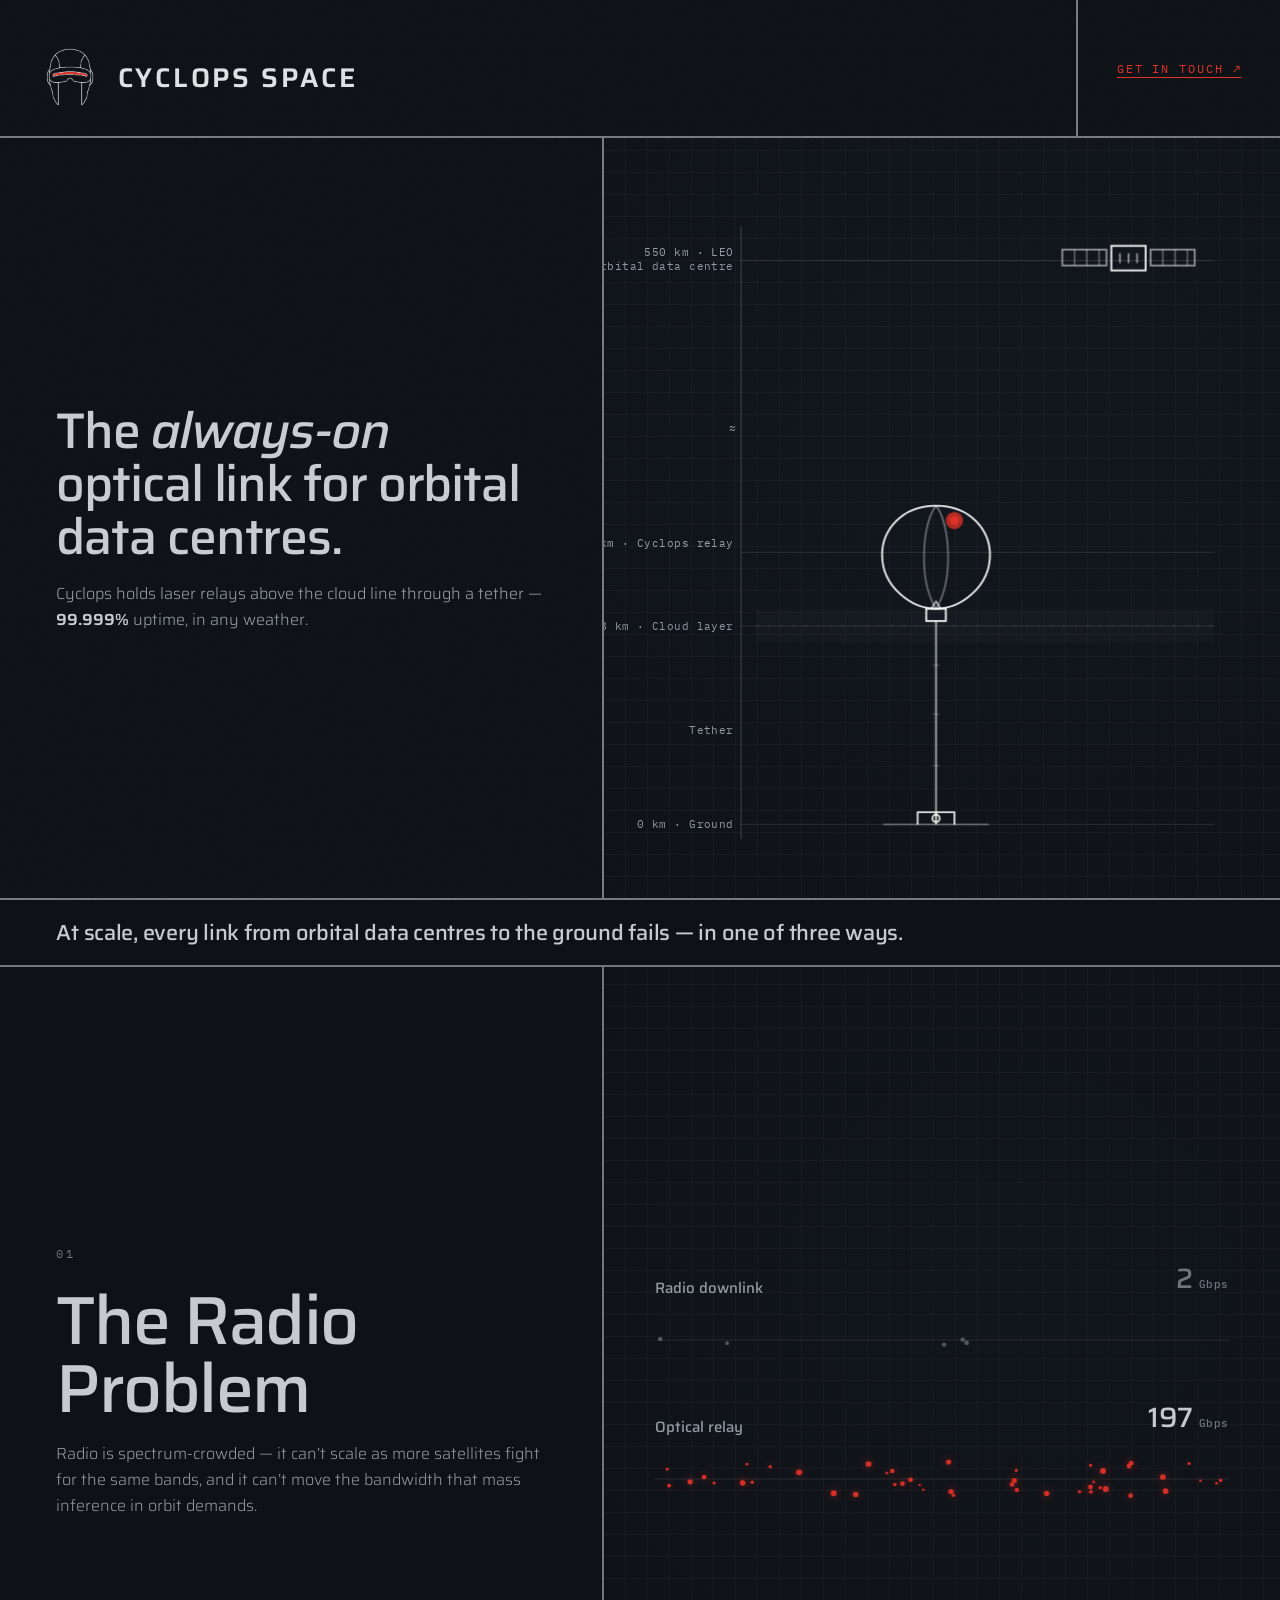
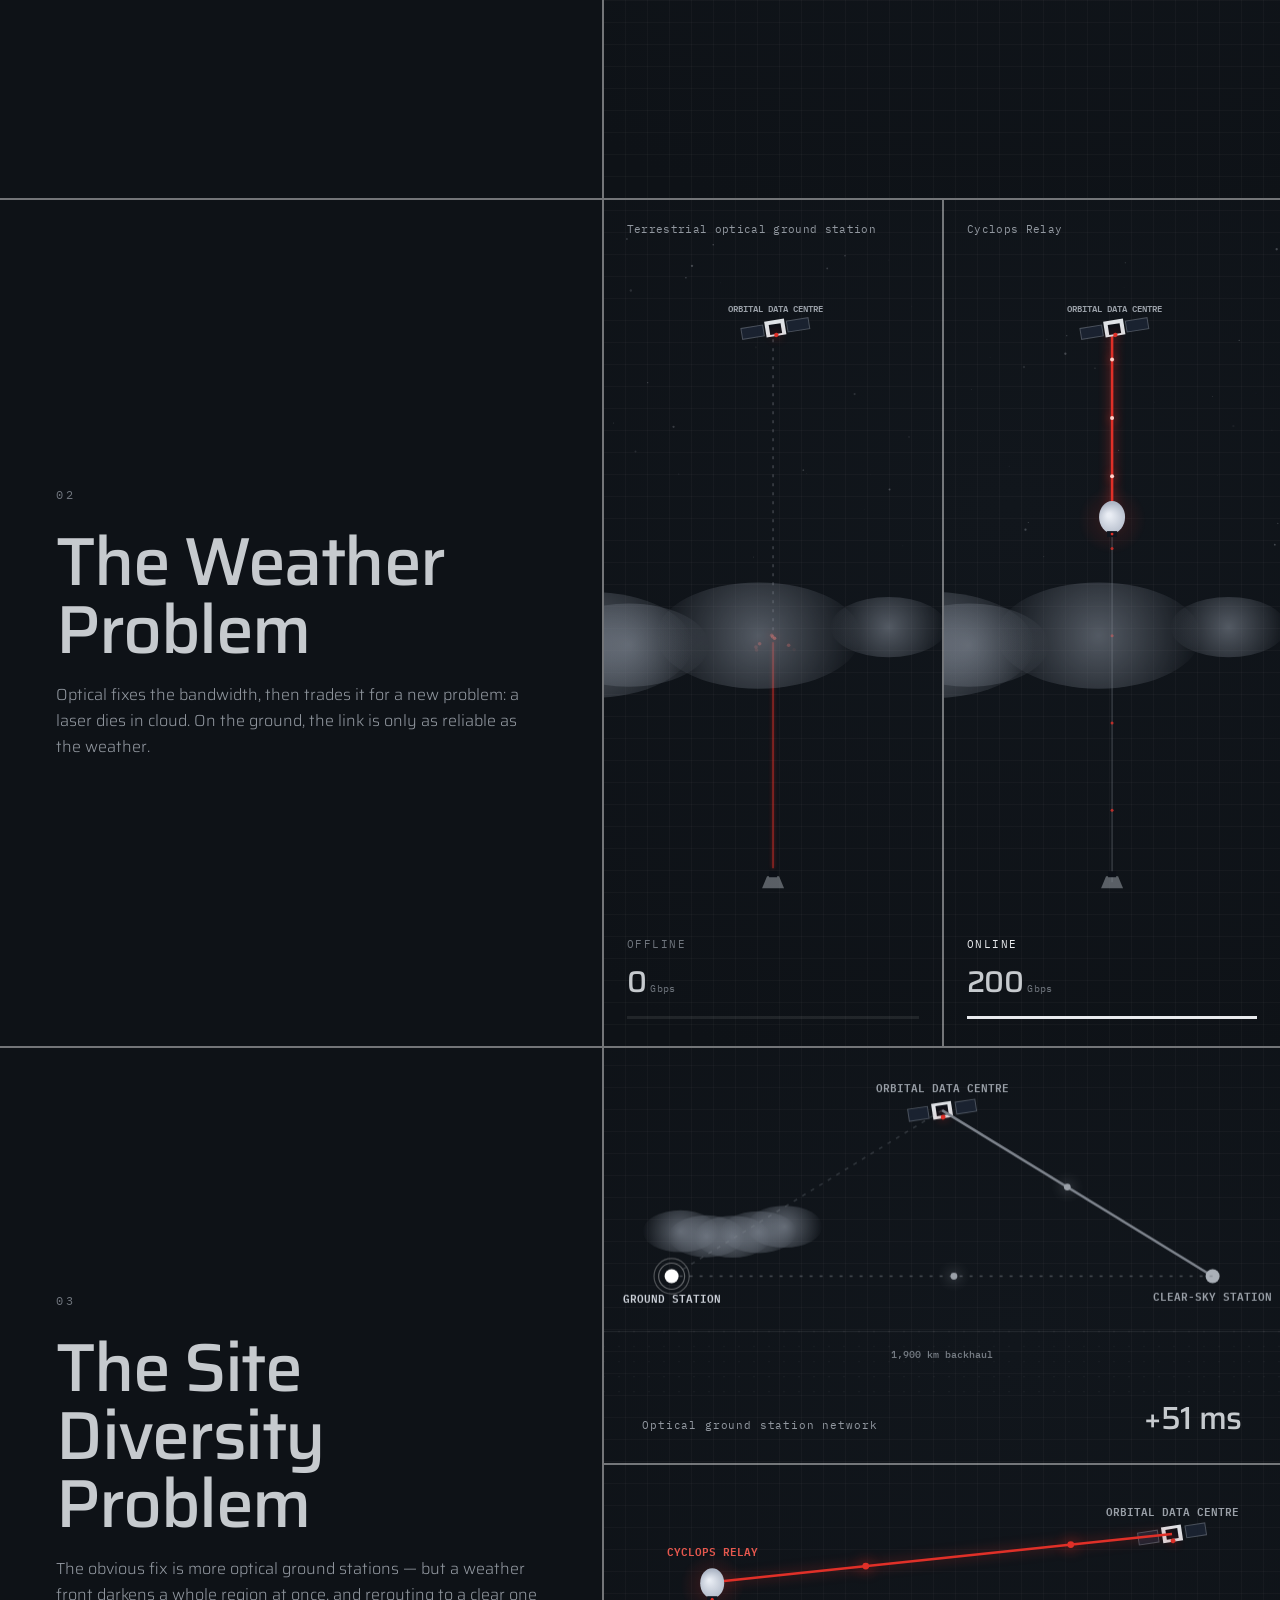
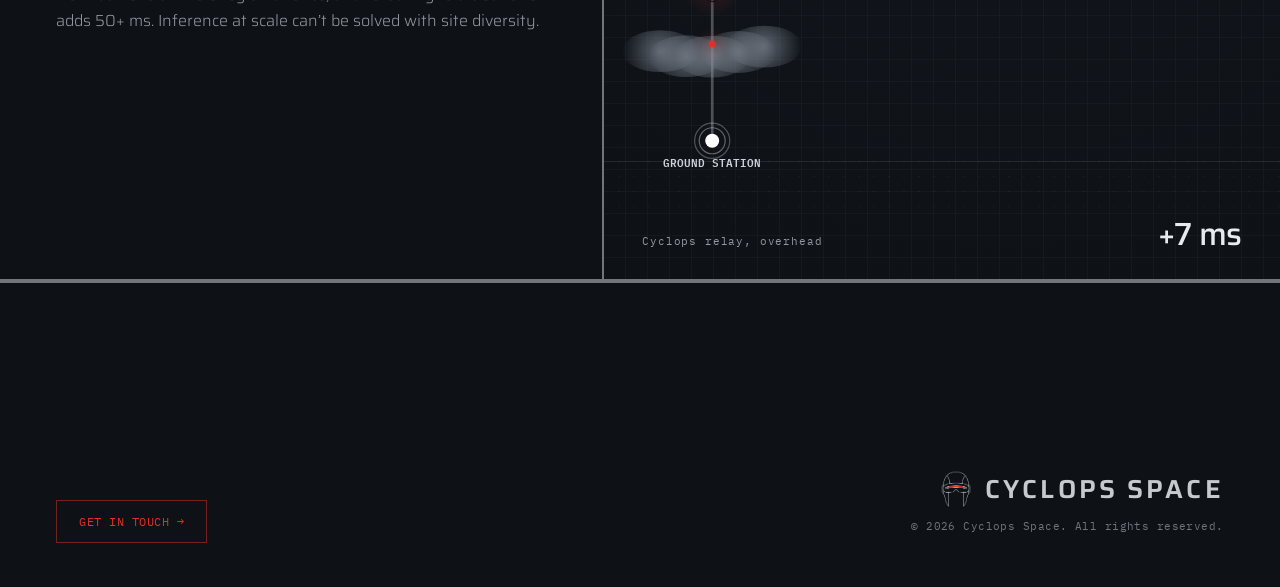
==== cyclops.space/index.html @ 0009d4e6 "Reword hero support line (tether phrasing)" ====
<!DOCTYPE html>
<html lang="en">
<head>
<meta charset="UTF-8" />
<meta name="viewport" content="width=device-width, initial-scale=1.0" />
<title>Cyclops Space</title>
<link rel="preconnect" href="https://fonts.googleapis.com" />
<link rel="preconnect" href="https://fonts.gstatic.com" crossorigin />
<link href="https://fonts.googleapis.com/css2?family=Saira:ital,wght@0,300;0,400;0,500;0,600;1,400;1,500&family=IBM+Plex+Mono:wght@400;500&display=swap" rel="stylesheet" />
<style>
  :root{
    --bg:#0e1217; --bg2:#11161c;
    --ink:#c6cace;     /* headline — muted grey, NOT white */
    --ink2:#9298a0;    /* body */
    --muted:#6f757d; --faint:#444b53;
    --grid:rgba(255,255,255,.42);   /* strong hairline borders */
    --line:rgba(255,255,255,.07);
    --grot:"Saira","Helvetica Neue",Arial,sans-serif; --wm:"Saira","Helvetica Neue",Arial,sans-serif;
    --mono:"IBM Plex Mono",ui-monospace,Menlo,monospace;
  }
  *{box-sizing:border-box;}
  html,body{height:100%;}
  html{scroll-snap-type:y mandatory;scroll-behavior:smooth;scroll-padding-top:var(--probH,70px);}
  body{margin:0;background:var(--bg);color:var(--ink2);font-family:var(--grot);-webkit-font-smoothing:antialiased;position:relative;}

  /* film grain over the whole field */
  body::after{content:"";position:fixed;inset:0;z-index:60;pointer-events:none;mix-blend-mode:overlay;opacity:.5;
    background-image:url("data:image/svg+xml,%3Csvg xmlns='http://www.w3.org/2000/svg' width='180' height='180'%3E%3Cfilter id='n'%3E%3CfeTurbulence type='fractalNoise' baseFrequency='0.82' numOctaves='2' stitchTiles='stitch'/%3E%3CfeColorMatrix type='saturate' values='0'/%3E%3C/filter%3E%3Crect width='100%25' height='100%25' filter='url(%23n)' opacity='0.4'/%3E%3C/svg%3E");}

  /* nav with hard cell dividers */
  header{display:flex;align-items:stretch;justify-content:space-between;border-bottom:2px solid var(--grid);}
  .brand{display:flex;align-items:center;gap:22px;padding:46px clamp(24px,4vw,44px) 28px;}
  .brand .logo{height:62px;width:auto;flex:none;display:block;}
  .brand .wm{font-family:var(--wm);font-weight:600;font-size:27px;letter-spacing:.1em;text-transform:uppercase;color:#dde0e3;line-height:1;}
  nav.cells{display:flex;align-items:stretch;}
  nav.cells a{display:flex;align-items:center;padding:0 clamp(24px,3vw,46px);border-left:2px solid var(--grid);
    font-family:var(--mono);font-size:12px;letter-spacing:.16em;text-transform:uppercase;color:var(--muted);text-decoration:none;}
  nav.cells a:hover{color:var(--ink);background:rgba(255,255,255,.02);}
  nav.cells a.get{color:#e03028;text-decoration:underline;text-underline-offset:4px;text-decoration-thickness:1px;}
  nav.cells a.get:hover{color:#f15a4e;text-decoration-color:#f15a4e;}
  @media(max-width:820px){nav.cells a:not(.get){display:none;}}

  /* hero: copy left, print right, vertical rule between */
  .hero{display:grid;grid-template-columns:1fr 1.12fr;border-bottom:2px solid var(--grid);min-height:calc(100vh - var(--headerH,138px));}
  #top{scroll-snap-align:start;}
  @media(max-width:880px){.hero{grid-template-columns:1fr;min-height:0;}.plate{height:480px;border-left:0!important;border-top:2px solid var(--grid);}}

  .copy{padding:clamp(44px,10vh,120px) clamp(24px,4.4vw,64px);display:flex;flex-direction:column;justify-content:center;border-right:2px solid var(--grid);position:relative;z-index:2;}
  .h1{font-family:var(--grot);font-weight:500;font-size:clamp(40px,5.4vw,68px);line-height:1.0;letter-spacing:-.022em;margin:0;color:var(--ink);}
  .h2{font-family:var(--grot);font-weight:400;font-size:clamp(18px,2.1vw,24px);color:var(--ink);margin:22px 0 0;line-height:1.38;letter-spacing:-.006em;opacity:.92;}
  .p{font-family:var(--grot);font-weight:300;font-size:16px;line-height:1.62;color:var(--ink2);max-width:48ch;margin:18px 0 0;}
  .cta{display:flex;gap:24px;align-items:center;margin-top:40px;}
  .talk{font-family:var(--mono);font-size:12px;letter-spacing:.04em;text-transform:uppercase;color:#e03028;text-decoration:none;border:1.5px solid rgba(224,48,40,.5);padding:13px 22px;}
  .talk:hover{border-color:#e03028;background:#e03028;color:#fff;}
  .more{font-family:var(--mono);font-size:12px;letter-spacing:.04em;text-transform:uppercase;color:var(--muted);text-decoration:none;border-bottom:1px solid var(--faint);padding-bottom:4px;}
  .more:hover{color:var(--ink);border-color:var(--ink);}

  .plate{position:relative;overflow:hidden;background:#0b0e12;}
  .plate img{position:absolute;inset:0;width:100%;height:100%;object-fit:cover;object-position:50% 36%;transform:scaleX(-1);}
  /* scrim: melt the print's left edge into the dark copy field + vignette bottom */
  .plate::before{content:"";position:absolute;inset:0;z-index:1;pointer-events:none;
    background:linear-gradient(90deg,var(--bg) 0%,rgba(14,18,23,.55) 16%,rgba(14,18,23,0) 42%),
      linear-gradient(0deg,rgba(11,14,18,.85) 0%,transparent 30%);}
  .plate figcaption{position:absolute;left:22px;right:22px;bottom:18px;z-index:2;font-family:var(--mono);font-size:10.5px;letter-spacing:.01em;line-height:1.55;color:var(--muted);white-space:nowrap;}
  .plate figcaption a{color:#e03028;text-decoration:underline;text-underline-offset:2px;text-decoration-color:rgba(224,48,40,.55);}
  .plate figcaption a:hover{color:#f15a4e;text-decoration-color:#f15a4e;}


  [hidden]{display:none!important;}
  .view{display:block;}
  .viz-empty{position:relative;overflow:hidden;background:radial-gradient(130% 95% at 62% 34%,#11161c,#0e1217 74%);}
  .viz-empty::before{content:"";position:absolute;inset:0;pointer-events:none;
    background:linear-gradient(90deg,var(--bg) 0%,rgba(14,18,23,.45) 13%,transparent 42%),linear-gradient(0deg,rgba(11,14,18,.7) 0%,transparent 30%);}
  .kick{font-family:var(--mono);font-size:11px;letter-spacing:.22em;text-transform:uppercase;color:var(--muted);margin:0 0 22px;display:flex;align-items:center;gap:11px;}
  .kick::before{content:"";width:22px;height:1px;background:var(--faint);}
  .contact-list{margin-top:34px;}
  .contact-list .email{font-family:var(--grot);font-weight:500;font-size:clamp(22px,2.6vw,32px);color:var(--ink2);text-decoration:none;letter-spacing:-.01em;border-bottom:1px solid var(--faint);padding-bottom:5px;}
  .contact-list .email:hover{color:#fff;border-color:#fff;}
  .back{margin-top:42px;display:inline-block;}
  .scene{position:relative;overflow:hidden;background:repeating-linear-gradient(0deg,transparent 0 21px,rgba(255,255,255,.028) 21px 22px),repeating-linear-gradient(90deg,transparent 0 21px,rgba(255,255,255,.028) 21px 22px),radial-gradient(130% 95% at 60% 36%,#11161c,#0e1217 76%);}
  .scene svg{position:absolute;inset:0;width:100%;height:100%;}
  #stage{transform-box:view-box;transform-origin:300px 185px;animation:cam 5.5s cubic-bezier(.5,0,.2,1) forwards;}
  @keyframes cam{0%,8%{transform:scale(1.5);}100%{transform:scale(1);}}
  .gridln{stroke:#fff;stroke-opacity:.085;}
  .axis{stroke:#fff;stroke-opacity:.16;}
  .lab{font-family:var(--mono);font-size:9px;letter-spacing:.04em;fill:#8b919b;}
  .lab.key{fill:var(--ink2);}
  .tag{font-family:var(--mono);font-size:8px;letter-spacing:.04em;fill:var(--ink2);}
  .fade-wide{animation:fadewide 5.5s ease forwards;}
  @keyframes fadewide{0%,12%{opacity:0;}100%{opacity:1;}}
  .beam{stroke:#fff;stroke-opacity:.22;stroke-width:1.6;}
  .pulse-core{fill:#e03028;}
  .pulse-glow{fill:#e03028;opacity:.5;}
  .pulse{animation:pew 1.7s linear infinite;}
  .pulse.b{animation-delay:-.85s;}
  @keyframes pew{0%{transform:translate(0,0);opacity:0;}8%{opacity:1;}42%{transform:translate(132px,-204px);opacity:1;}48%,100%{transform:translate(132px,-204px);opacity:0;}}
  .beat{min-height:calc(100vh - var(--probH,70px));display:grid;grid-template-columns:1fr 1.12fr;border-bottom:2px solid var(--grid);scroll-snap-align:start;}
  @media(max-width:880px){.beat-grid{grid-template-columns:1fr;}}
  .ix{font-family:var(--mono);font-size:12px;letter-spacing:.24em;color:var(--muted);margin:0 0 26px;}
  .gaxis{stroke:#fff;stroke-opacity:.18;}
  .glabel{font-family:var(--mono);font-size:9px;letter-spacing:.04em;fill:#8b919b;}
  .glabel.bright{fill:var(--ink2);}
  .gline{fill:none;stroke-linecap:round;}
  .gline.terra{stroke:#aeb4bd;stroke-width:2.4;stroke-opacity:.9;}
  .gline.space{stroke:#fff;stroke-width:3.4;}
  .gdraw{stroke-dasharray:640;stroke-dashoffset:640;}
  .beat.in .gdraw{animation:gdraw 1.7s cubic-bezier(.5,0,.2,1) forwards;}
  .beat.in .gline.space.gdraw{animation-delay:.3s;}
  .gcross{opacity:0;}
  .beat.in .gcross{animation:gfade .7s ease 1.7s forwards;}
  @keyframes gdraw{to{stroke-dashoffset:0;}}
  @keyframes gfade{to{opacity:1;}}
  .gdot{fill:#fff;}
  #home .hero .h1{font-size:clamp(30px,4.2vw,50px);line-height:1.06;}
  #home .hero .h2{font-size:clamp(20px,2.4vw,28px);color:var(--ink);opacity:1;font-weight:500;letter-spacing:-.01em;margin-top:18px;}
  .stat-panel{display:flex;align-items:center;padding:clamp(30px,5vw,72px);}
  .stats,.derisk{display:flex;flex-direction:column;gap:clamp(18px,3.2vh,38px);width:100%;}
  .stat,.dr{border-left:2px solid var(--grid);padding-left:20px;opacity:0;transform:translateY(12px);}
  .beat.in .stat,.beat.in .dr{animation:rise .6s ease forwards;}
  .beat.in .stat:nth-child(2),.beat.in .dr:nth-child(2){animation-delay:.12s;}
  .beat.in .stat:nth-child(3),.beat.in .dr:nth-child(3){animation-delay:.24s;}
  @keyframes rise{to{opacity:1;transform:none;}}
  .stat .num,.dr .num{display:block;font-family:var(--grot);font-weight:500;font-size:clamp(28px,3.4vw,44px);color:var(--ink);letter-spacing:-.02em;line-height:1;}
  .dr .num{font-size:clamp(20px,2.3vw,27px);}
  .stat .cap,.dr .cap{display:block;font-family:var(--mono);font-size:11px;letter-spacing:.04em;color:var(--muted);margin-top:11px;}
  .h1 em{font-style:italic;font-weight:inherit;}
  .p strong{font-weight:600;color:var(--ink);}
  .pfoot{scroll-snap-align:end;display:flex;justify-content:space-between;align-items:flex-end;padding:clamp(38px,6vh,72px) clamp(24px,4.4vw,64px);border-top:2px solid var(--grid);min-height:34vh;}
  .pf-r{display:flex;flex-direction:column;align-items:flex-end;gap:10px;text-align:right;}
  .wm-foot{font-family:var(--grot);font-weight:600;font-size:clamp(18px,2.2vw,26px);letter-spacing:.12em;text-transform:uppercase;color:var(--ink);}
  .copyr{font-family:var(--mono);font-size:11px;letter-spacing:.04em;color:var(--muted);}
  .tp-scene{display:flex;align-items:center;}
  .tp-grid{width:100%;padding:clamp(28px,4vw,60px);display:flex;flex-direction:column;gap:clamp(16px,2.6vh,26px);}
  .tp-rowhead{display:flex;justify-content:space-between;align-items:flex-end;margin-bottom:9px;}
  .tp-name{display:block;font-family:var(--grot);font-weight:500;font-size:15px;color:var(--ink2);}
  .tp-sub{display:block;font-family:var(--mono);font-size:10px;letter-spacing:.04em;color:var(--muted);margin-top:3px;}
  .tp-val{font-family:var(--grot);font-weight:500;font-size:clamp(20px,2.4vw,28px);color:var(--muted);letter-spacing:-.02em;}
  .tp-val.red{color:var(--ink);}
  .tp-val .u{font-family:var(--mono);font-size:11px;color:var(--muted);letter-spacing:.04em;}
  .tp-stream{width:100%;height:62px;display:block;}
  .tp-x{display:flex;align-items:baseline;gap:13px;padding:2px 0;}
  .tp-x b{font-family:var(--grot);font-weight:600;font-size:clamp(30px,4vw,48px);color:#e03028;letter-spacing:-.02em;line-height:1;}
  .tp-x span{font-family:var(--mono);font-size:10.5px;color:var(--muted);letter-spacing:.03em;}
  .tp-cap{font-family:var(--mono);font-size:10px;color:var(--muted);letter-spacing:.03em;margin-top:4px;}
  .founders{display:flex;gap:clamp(16px,2vw,28px);margin-top:38px;flex-wrap:wrap;}
  .founder{display:flex;flex-direction:column;align-items:center;gap:9px;}
  .fface{width:72px;height:72px;border-radius:50%;display:block;border:2px solid var(--grid);object-fit:cover;}
  .fname{font-family:var(--grot);font-weight:500;font-size:12px;color:var(--ink2);text-align:center;white-space:nowrap;}
  .fli{font-family:var(--mono);font-size:10.5px;letter-spacing:.08em;color:var(--muted);text-decoration:none;border:2px solid var(--grid);padding:4px 12px;text-transform:lowercase;}
  .fli:hover{color:#fff;border-color:#fff;}
  .prob-sticky{position:sticky;top:0;z-index:6;background:var(--bg);padding:clamp(14px,2.3vh,22px) clamp(24px,4.4vw,64px);border-bottom:2px solid var(--grid);}
  .prob-line{font-family:var(--grot);font-weight:500;font-size:clamp(12px,1.7vw,24px);line-height:1.1;letter-spacing:-.012em;color:var(--ink);margin:0;white-space:nowrap;}
  .beat-grid{flex:1;min-height:0;display:grid;grid-template-columns:1fr 1.12fr;}
  .wx-scene{display:flex;overflow:hidden;}
  .wx-cmp{flex:1;display:grid;grid-template-columns:1fr 1fr;min-height:0;}
  .wx-col{display:flex;flex-direction:column;min-height:0;}
  .wx-col+.wx-col{border-left:2px solid var(--grid);}
  .wx-lab{font-family:var(--mono);font-size:11px;letter-spacing:.03em;color:var(--ink2);padding:clamp(16px,2.4vh,26px) clamp(16px,1.8vw,26px) 0;line-height:1.35;}
  .wx-canvas{flex:1;min-height:0;width:100%;display:block;}
  .wx-readout{padding:0 clamp(16px,1.8vw,26px) clamp(22px,3vh,38px);}
  .wx-state{display:block;font-family:var(--mono);font-size:10.5px;letter-spacing:.14em;margin-bottom:7px;}
  .wx-gbps{font-family:var(--grot);font-weight:500;font-size:clamp(20px,2.4vw,30px);color:var(--ink);letter-spacing:-.02em;}
  .wx-u{font-family:var(--mono);font-size:10px;color:var(--muted);letter-spacing:.04em;}
  .wx-bar{height:3px;background:rgba(255,255,255,.08);margin:11px 0 0;}
  .wx-bar>i{display:block;height:100%;width:0;transition:width .7s ease,background .3s;}
  .lat-scene{display:flex;overflow:hidden;}
  .lat-wrap{position:absolute;inset:0;display:flex;flex-direction:column;}
  .lat-lane{flex:1;min-height:0;display:flex;flex-direction:column;}
  .lat-lane+.lat-lane{border-top:2px solid var(--grid);}
  .lat-canvas{flex:1;min-height:0;width:100%;display:block;}
  .lat-info{display:flex;justify-content:space-between;align-items:baseline;padding:0 clamp(20px,3vw,44px) clamp(14px,2.2vh,26px);}
  .lat-tag{font-family:var(--mono);font-size:10.5px;letter-spacing:.08em;color:var(--ink2);}
  .lat-big{font-family:var(--grot);font-weight:500;font-size:clamp(22px,2.6vw,32px);color:var(--ink);letter-spacing:-.02em;}
  .lat-big b{font-weight:500;}
  .lat-big.lat-good{color:#e8eaed;}
  .beat>.copy,.beat>.scene{min-height:0;}
  .lat-scene{min-height:0;}
  .foot-brand{display:flex;align-items:center;gap:13px;}
  .foot-logo{height:38px;width:auto;display:block;}
</style>
</head>
<body>

  <div id="home" class="view">
  <section class="snap" id="top">
  <header>
    <span class="brand" onclick="go('home')" style="cursor:pointer">
      <img class="logo" src="[data-uri]" alt="Cyclops" />
      <span class="wm">Cyclops&nbsp;Space</span>
    </span>
    <nav class="cells">
      <a class="get" href="#" onclick="go('contact');return false;">Get in touch&nbsp;&#8599;</a>
    </nav>
  </header>
  <div class="hero">
    <div class="copy">
      <h1 class="h1">The <em>always-on</em> optical link for orbital data centres.</h1>
      <p class="p">Cyclops holds laser relays above the cloud line through a tether — <strong>99.999%</strong> uptime, in any weather.</p>
    </div>
    <div class="scene">
      <svg viewBox="0 0 460 620" preserveAspectRatio="xMidYMid meet" fill="none">
        <g id="stage">
          <!-- faded altitude graph (axis + gridlines + labels) -->
          <g class="fade-wide">
            <line class="axis" x1="66" y1="72" x2="66" y2="572"/>
            <line class="gridln" x1="66" y1="560" x2="452" y2="560"/>
            <line class="gridln" x1="66" y1="398" x2="452" y2="398"/>
            <line class="gridln" x1="66" y1="338" x2="452" y2="338"/>
            <line class="gridln" x1="66" y1="100" x2="452" y2="100"/>
            <text class="lab" x="60" y="563" text-anchor="end">0 km &middot; Ground</text>
            <text class="lab" x="60" y="486" text-anchor="end">Tether</text>
            <text class="lab" x="60" y="401" text-anchor="end">18 km &middot; Cloud layer</text>
            <text class="lab key" x="60" y="334" text-anchor="end">20 km &middot; Cyclops relay</text>
            <text class="lab" x="62" y="240" text-anchor="end">&#8776;</text>
            <text class="lab key" x="60" y="96" text-anchor="end">550 km &middot; LEO</text>
            <text class="lab" x="60" y="108" text-anchor="end">Orbital data centre</text>
          </g>

          <!-- cloud layer ~20km -->
          <line x1="78" y1="398" x2="452" y2="398" stroke="#fff" stroke-opacity=".08" stroke-dasharray="2 8"/>
          <rect x="78" y="384" width="374" height="28" fill="#fff" fill-opacity=".02"/>

          <!-- satellite / ODC (top-right) -->
          <g stroke="#fff" stroke-opacity=".92" stroke-width="1.5">
            <rect x="368" y="88" width="28" height="20"/>
            <line x1="375" y1="94" x2="375" y2="102" stroke-opacity=".5"/><line x1="382" y1="94" x2="382" y2="102" stroke-opacity=".5"/><line x1="389" y1="94" x2="389" y2="102" stroke-opacity=".5"/>
            <rect x="328" y="91" width="36" height="13" stroke-opacity=".5"/>
            <rect x="400" y="91" width="36" height="13" stroke-opacity=".5"/>
            <line x1="338" y1="91" x2="338" y2="104" stroke-opacity=".28"/><line x1="348" y1="91" x2="348" y2="104" stroke-opacity=".28"/><line x1="358" y1="91" x2="358" y2="104" stroke-opacity=".28"/>
            <line x1="410" y1="91" x2="410" y2="104" stroke-opacity=".28"/><line x1="420" y1="91" x2="420" y2="104" stroke-opacity=".28"/><line x1="430" y1="91" x2="430" y2="104" stroke-opacity=".28"/>
          </g>

          <!-- faint beam guide + periodic pew-pew pulses -->
          <g class="pulse"><circle class="pulse-glow" cx="240" cy="312" r="7"/><circle class="pulse-core" cx="240" cy="312" r="3.3"/></g>
          <g class="pulse b"><circle class="pulse-glow" cx="240" cy="312" r="7"/><circle class="pulse-core" cx="240" cy="312" r="3.3"/></g>

          <!-- balloon (super-pressure, lobed) -->
          <g stroke="#fff" stroke-opacity=".92" stroke-width="1.5">
            <path d="M225 300 C196 300 181 321 181 340 C181 366 205 384 225 384 C245 384 269 366 269 340 C269 321 254 300 225 300 Z"/>
            <path d="M225 300 C214 313 210 360 225 384" stroke-opacity=".34"/>
            <path d="M225 300 C236 313 240 360 225 384" stroke-opacity=".34"/>
            <rect x="217" y="384" width="16" height="10"/>
            <path d="M221 384 L225 378 L229 384" stroke-opacity=".6"/>
          </g>

          <!-- tether down to the ground anchor -->
          <line x1="225" y1="394" x2="225" y2="552" stroke="#fff" stroke-opacity=".6" stroke-width="1.5"/>
          <g stroke="#fff" stroke-opacity=".18"><line x1="222" y1="430" x2="228" y2="430"/><line x1="222" y1="470" x2="228" y2="470"/><line x1="222" y1="512" x2="228" y2="512"/></g>

          <!-- ground anchor holding the tether -->
          <g stroke="#fff" stroke-opacity=".85" stroke-width="1.5">
            <line x1="182" y1="560" x2="268" y2="560" stroke-opacity=".3"/>
            <path d="M210 560 L210 550 L240 550 L240 560"/>
            <line x1="225" y1="550" x2="225" y2="560"/>
            <circle cx="225" cy="555" r="3"/>
          </g>
        </g>
      </svg>
    </div>
  </div>
  </section>

  <div class="problems">
  <div class="prob-sticky"><h2 class="prob-line">At scale, every link from orbital data centres to the ground fails &mdash; in one of three ways.</h2></div>
  <section class="beat" id="s1">
    <div class="copy">
      <p class="ix">01</p>
      <h2 class="h1">The Radio Problem</h2>
      <p class="p">Radio is spectrum-crowded &mdash; it can&rsquo;t scale as more satellites fight for the same bands, and it can&rsquo;t move the bandwidth that mass inference in orbit demands.</p>
    </div>
    <div class="scene tp-scene">
      <div id="tp-demo" class="tp-grid">
        <div class="tp-row">
          <div class="tp-rowhead"><div class="lhs"><span class="tp-name">Radio downlink</span></div><div class="tp-val"><span data-count="2" data-dec="0">0</span> <span class="u">Gbps</span></div></div>
          <canvas class="tp-stream" data-kind="radio"></canvas>
        </div>
        <div class="tp-row">
          <div class="tp-rowhead"><div class="lhs"><span class="tp-name">Optical relay</span></div><div class="tp-val red"><span data-count="200" data-dec="0">0</span> <span class="u">Gbps</span></div></div>
          <canvas class="tp-stream" data-kind="optical"></canvas>
        </div>
      </div>
    </div>
  </section>

  <section class="beat" id="s2">
    <div class="copy">
      <p class="ix">02</p>
      <h2 class="h1">The Weather Problem</h2>
      <p class="p">Optical fixes the bandwidth, then trades it for a new problem: a laser dies in cloud. On the ground, the link is only as reliable as the weather.</p>
    </div>
    <div class="scene wx-scene">
      <div id="wx-demo" class="wx-cmp">
        <div class="wx-col" data-mode="ground">
          <div class="wx-lab">Terrestrial optical ground station</div>
          <canvas class="wx-canvas" data-mode="ground"></canvas>
          <div class="wx-readout"><span class="wx-state">OFFLINE</span><div class="wx-num"><span class="wx-gbps">0</span> <span class="wx-u">Gbps</span></div><div class="wx-bar"><i></i></div></div>
        </div>
        <div class="wx-col" data-mode="relay">
          <div class="wx-lab">Cyclops Relay</div>
          <canvas class="wx-canvas" data-mode="relay"></canvas>
          <div class="wx-readout"><span class="wx-state">ONLINE</span><div class="wx-num"><span class="wx-gbps">0</span> <span class="wx-u">Gbps</span></div><div class="wx-bar"><i></i></div></div>
        </div>
      </div>
    </div>
  </section>

  <section class="beat" id="s3">
    <div class="copy">
      <p class="ix">03</p>
      <h2 class="h1">The Site Diversity Problem</h2>
      <p class="p">The obvious fix is more optical ground stations &mdash; but a weather front darkens a whole region at once, and rerouting to a clear one adds 50+ ms. Inference at scale can&rsquo;t be solved with site diversity.</p>
    </div>
    <div class="scene lat-scene">
      <div id="lat-demo" class="lat-wrap">
        <div class="lat-lane" data-lane="ground">
          <canvas class="lat-canvas" data-lane="ground"></canvas>
          <div class="lat-info"><span class="lat-tag">Optical ground station network</span><span class="lat-big">+<b data-count="52">0</b> ms</span></div>
        </div>
        <div class="lat-lane" data-lane="cyclops">
          <canvas class="lat-canvas" data-lane="cyclops"></canvas>
          <div class="lat-info"><span class="lat-tag">Cyclops relay, overhead</span><span class="lat-big lat-good">+<b data-count="7">0</b> ms</span></div>
        </div>
      </div>
    </div>
  </section>
  </div>

  <footer class="pfoot">
    <div class="pf-l"><a class="talk" href="#" onclick="go('contact');return false;">Get in touch &rarr;</a></div>
    <div class="pf-r"><span class="foot-brand"><img class="foot-logo" src="[data-uri]" alt="Cyclops" /><span class="wm-foot">Cyclops Space</span></span><span class="copyr">&copy; 2026 Cyclops Space. All rights reserved.</span></div>
  </footer>
</div>

<div id="contact" class="view" hidden>
  <header>
    <span class="brand" onclick="go('home')" style="cursor:pointer">
      <img class="logo" src="[data-uri]" alt="Cyclops" />
      <span class="wm">Cyclops&nbsp;Space</span>
    </span>
    <nav class="cells">
      <a class="get" href="#" onclick="go('contact');return false;">Get in touch&nbsp;&#8599;</a>
    </nav>
  </header>
  <div class="hero">
    <div class="copy contact-copy">
      <h1 class="h1">Connect with our team.</h1>
      <div class="contact-list">
        <a class="email" href="mailto:hello@bhcool.tech">hello@bhcool.tech</a>
      </div>
      <div class="founders">
        <div class="founder"><a href="https://www.linkedin.com/in/kaushik-telidevara/" target="_blank" rel="noopener"><img class="fface" src="[data-uri]" alt="Kaushik Telidevara" /></a><span class="fname">Kaushik Telidevara</span><a class="fli" href="https://www.linkedin.com/in/kaushik-telidevara/" target="_blank" rel="noopener">in &#8599;</a></div>
        <div class="founder"><a href="https://www.linkedin.com/in/rajvrat-thapliyal/" target="_blank" rel="noopener"><img class="fface" src="[data-uri]" alt="Rajvrat Thapliyal" /></a><span class="fname">Rajvrat Thapliyal</span><a class="fli" href="https://www.linkedin.com/in/rajvrat-thapliyal/" target="_blank" rel="noopener">in &#8599;</a></div>
        <div class="founder"><a href="https://www.linkedin.com/in/adhikrish/" target="_blank" rel="noopener"><img class="fface" src="[data-uri]" alt="Adhikrish Rk" /></a><span class="fname">Adhikrish Rk</span><a class="fli" href="https://www.linkedin.com/in/adhikrish/" target="_blank" rel="noopener">in &#8599;</a></div>
      </div>
      <a class="more back" href="#" onclick="go('home');return false;">&larr; Back</a>
    </div>
    <figure class="plate" style="margin:0;">
      <img src="[data-uri]" alt="Cyclops" />
      <figcaption><a href="https://en.wikipedia.org/wiki/Cyclops_(Marvel_Comics)" target="_blank" rel="noopener">Cyclops</a> emits powerful beams of energy from his eyes, described as &ldquo;optic blasts&rdquo;.</figcaption>
    </figure>
  </div>
</div>

<span id="indicator-text" style="display:none"></span>
<script>
function go(v){document.querySelectorAll('.view').forEach(x=>x.hidden=true);var t=document.getElementById(v);if(t)t.hidden=false;window.scrollTo(0,0);}
function setHH(){var hd=document.querySelector('header');if(hd)document.documentElement.style.setProperty('--headerH',hd.offsetHeight+'px');var ps=document.querySelector('.prob-sticky');if(ps)document.documentElement.style.setProperty('--probH',ps.offsetHeight+'px');}
setHH();window.addEventListener('resize',setHH);
var io=new IntersectionObserver(function(es){es.forEach(function(e){if(e.isIntersecting)e.target.classList.add('in');});},{threshold:0.3});
document.querySelectorAll('.beat').forEach(function(b){io.observe(b);});
</script>
<script>
(function(){
  var root=document.getElementById("tp-demo"); if(!root) return;
  var reduce=matchMedia("(prefers-reduced-motion: reduce)").matches, started=false;
  [].forEach.call(root.querySelectorAll(".tp-stream"),function(cv){new Stream(cv,cv.dataset.kind==="optical");});
  function countUp(){root.querySelectorAll("[data-count]").forEach(function(el){var target=parseFloat(el.dataset.count),dec=el.dataset.dec?+el.dataset.dec:0,t0=performance.now(),dur=1600;(function step(now){var p=Math.min(1,(now-t0)/dur),e=1-Math.pow(1-p,3);el.textContent=(target*e).toFixed(dec);if(p<1)requestAnimationFrame(step);})(performance.now());});}
  var io=new IntersectionObserver(function(es){es.forEach(function(e){if(e.isIntersecting&&!started){started=true;countUp();}});},{threshold:0.4});io.observe(root);
  function Stream(canvas,dense){
    var ctx=canvas.getContext("2d"),W=0,H=0,DPR=1,packets=[];
    var col=dense?"#e03028":"#6f757d", glow=dense?"rgba(224,48,40,.65)":"rgba(111,117,125,0)";
    function spawn(initial){return {x:initial?Math.random()*W:-10,y:H*0.5+(Math.random()-0.5)*(dense?H*0.55:H*0.22),v:dense?3.2+Math.random()*2.4:0.9+Math.random()*0.5,r:dense?1.2+Math.random()*1.8:1.4+Math.random()*1};}
    function resize(){DPR=Math.min(window.devicePixelRatio||1,2);var r=canvas.getBoundingClientRect();W=r.width;H=r.height;canvas.width=W*DPR;canvas.height=H*DPR;ctx.setTransform(DPR,0,0,DPR,0,0);packets=[];var n=dense?46:5;for(var i=0;i<n;i++)packets.push(spawn(true));}
    function tick(){ctx.clearRect(0,0,W,H);ctx.strokeStyle="rgba(255,255,255,.1)";ctx.lineWidth=1;ctx.beginPath();ctx.moveTo(0,H*0.5);ctx.lineTo(W,H*0.5);ctx.stroke();ctx.save();ctx.shadowColor=glow;ctx.shadowBlur=dense?8:0;for(var k=0;k<packets.length;k++){var p=packets[k];if(!reduce)p.x+=p.v;ctx.globalAlpha=dense?0.95:0.7;ctx.fillStyle=col;ctx.beginPath();ctx.arc(p.x,p.y,p.r,0,7);ctx.fill();if(p.x>W+10)Object.assign(p,spawn(false));}ctx.restore();requestAnimationFrame(tick);}
    window.addEventListener("resize",resize);resize();requestAnimationFrame(tick);
  }
})();
</script>
<script>
(function(){
  var root=document.getElementById("wx-demo"); if(!root) return;
  var reduce=matchMedia("(prefers-reduced-motion: reduce)").matches;
  var WX={
    clear:{cloud:0,rain:0,ground:{state:"ONLINE",pct:1.0},relay:{state:"ONLINE",pct:1.0}},
    cloud:{cloud:1,rain:0,ground:{state:"OFFLINE",pct:0},relay:{state:"ONLINE",pct:1.0}},
    storm:{cloud:1,rain:1,ground:{state:"OFFLINE",pct:0},relay:{state:"ONLINE",pct:0.98}}
  };
  var COL={ONLINE:"#e8eaed",DEGRADED:"#9aa0a8",OFFLINE:"#6f757d"}, MAX=200;
  var order=["clear","cloud","storm"], idx=1;
  var scenes=[].map.call(root.querySelectorAll(".wx-canvas"),function(cv){return new Scene(cv,cv.dataset.mode);});
  function setW(k){scenes.forEach(function(s){s.setWeather(k);});
    [].forEach.call(root.querySelectorAll(".wx-col"),function(c){var d=WX[k][c.dataset.mode];
      var st=c.querySelector(".wx-state"),num=c.querySelector(".wx-gbps"),bar=c.querySelector(".wx-bar>i");
      st.textContent=d.state;st.style.color=COL[d.state];bar.style.width=(d.pct*100)+"%";bar.style.background=COL[d.state];
      var target=Math.round(d.pct*MAX),from=+(num.dataset.cur||0),t0=performance.now();
      (function step(now){var p=Math.min(1,(now-t0)/700),e=1-Math.pow(1-p,3),v=Math.round(from+(target-from)*e);num.textContent=v;num.dataset.cur=v;if(p<1)requestAnimationFrame(step);})(performance.now());});}
  setW("cloud"); setInterval(function(){idx=(idx+1)%3;setW(order[idx]);},3600);
  function Scene(canvas,mode){
    var ctx=canvas.getContext("2d"),W=0,H=0,DPR=1,t=0,wx=WX.cloud,cloudAmt=1,rainAmt=0,drops=[],stars=[];
    function resize(){DPR=Math.min(window.devicePixelRatio||1,2);var r=canvas.getBoundingClientRect();W=r.width;H=r.height;canvas.width=W*DPR;canvas.height=H*DPR;ctx.setTransform(DPR,0,0,DPR,0,0);
      stars=[];var ns=Math.round(W*H/8000);for(var i=0;i<ns;i++)stars.push({x:Math.random()*W,y:Math.random()*H*0.5,r:Math.random()*1.1+.2,tw:Math.random()*7});
      drops=[];for(var j=0;j<60;j++)drops.push({x:Math.random()*W,y:Math.random()*H,v:4+Math.random()*4,l:8+Math.random()*10});}
    this.setWeather=function(k){wx=WX[k];};
    function tick(){t+=reduce?0:1;cloudAmt+=(wx.cloud-cloudAmt)*0.06;rainAmt+=(wx.rain-rainAmt)*0.06;render();requestAnimationFrame(tick);}
    function render(){ctx.clearRect(0,0,W,H);
      for(var i=0;i<stars.length;i++){var s=stars[i];ctx.globalAlpha=(0.3+0.4*Math.sin(t*0.03+s.tw))*(1-cloudAmt*0.6);ctx.fillStyle="#cdd2da";ctx.beginPath();ctx.arc(s.x,s.y,s.r,0,7);ctx.fill();}
      ctx.globalAlpha=1;
      var cx=W*0.5,satY=H*0.13,cloudY=H*0.57,grY=H*0.93,balY=cloudY-H*0.17,blocked=cloudAmt>0.5;
      if(mode==="ground"){
        if(blocked){beam(cx,grY-20,cx,cloudY+6,0.5+0.5*Math.sin(t*0.08),true);scatter(cx,cloudY+6);dead(cx,cloudY-6,satY+8);}
        else{beam(cx,grY-20,cx,satY+8,0.6+0.4*Math.sin(t*0.07),false);}
        ground(cx,grY);
      } else {
        tether(cx,grY-6,cx,balY+16);
        beam(cx,balY-6,cx,satY+8,0.6+0.4*Math.sin(t*0.07),false);
        ground(cx,grY); balloon(cx,balY);
      }
      clouds(cloudY); if(rainAmt>0.05) rain(cloudY); sat(cx,satY);}
    function beam(x1,y1,x2,y2,pulse,dim){ctx.save();ctx.strokeStyle=dim?"rgba(224,48,40,.5)":"#e03028";ctx.lineWidth=dim?1.7:2.6;ctx.shadowColor="rgba(224,48,40,.9)";ctx.shadowBlur=(dim?7:14)*pulse;ctx.beginPath();ctx.moveTo(x1,y1);ctx.lineTo(x2,y2);ctx.stroke();if(!reduce&&!dim)for(var k=0;k<3;k++){var p=((t*0.014+k/3)%1);ctx.shadowBlur=10;ctx.fillStyle="#ffd0c8";ctx.beginPath();ctx.arc(x1+(x2-x1)*p,y1+(y2-y1)*p,2,0,7);ctx.fill();}ctx.restore();}
    function scatter(x,y){ctx.save();ctx.shadowColor="rgba(224,48,40,.8)";ctx.shadowBlur=10;for(var i=0;i<10;i++){var a=(t*0.05+i)*(i%2?1:-1),rr=6+((t*0.6+i*9)%24);ctx.globalAlpha=Math.max(0,1-rr/28);ctx.fillStyle="#ef5246";ctx.beginPath();ctx.arc(x+Math.cos(a)*rr,y+Math.sin(a)*rr*0.5,1.8,0,7);ctx.fill();}ctx.restore();}
    function dead(x,y1,y2){ctx.save();ctx.strokeStyle="rgba(140,146,153,.4)";ctx.lineWidth=1.4;ctx.setLineDash([3,6]);ctx.beginPath();ctx.moveTo(x,y1);ctx.lineTo(x,y2);ctx.stroke();ctx.restore();}
    function tether(x1,y1,x2,y2){ctx.save();ctx.strokeStyle="rgba(140,146,153,.45)";ctx.lineWidth=1;ctx.beginPath();ctx.moveTo(x1,y1);ctx.lineTo(x2,y2);ctx.stroke();if(!reduce)for(var k=0;k<4;k++){var p=((t*0.012+k/4)%1);ctx.fillStyle="rgba(224,48,40,.8)";ctx.beginPath();ctx.arc(x1,y1+(y2-y1)*p,1.5,0,7);ctx.fill();}ctx.restore();}
    function clouds(y){if(cloudAmt<0.02)return;ctx.save();ctx.globalAlpha=cloudAmt;var drift=reduce?0:t*0.12;for(var i=0;i<6;i++){var X=((i*130+drift)%(W+220))-110,Y=y+Math.sin(i*1.6)*9,r=58+(i%3)*22,g=ctx.createRadialGradient(X,Y,0,X,Y,r);g.addColorStop(0,"rgba(128,136,148,.6)");g.addColorStop(1,"rgba(128,136,148,0)");ctx.fillStyle=g;ctx.beginPath();ctx.ellipse(X,Y,r,r*0.52,0,0,7);ctx.fill();}ctx.restore();}
    function rain(y){ctx.save();ctx.globalAlpha=rainAmt;ctx.strokeStyle="rgba(150,156,166,.4)";ctx.lineWidth=1;for(var i=0;i<drops.length;i++){var d=drops[i];if(d.y<y)d.y=y;ctx.beginPath();ctx.moveTo(d.x,d.y);ctx.lineTo(d.x-2,d.y+d.l);ctx.stroke();if(!reduce){d.y+=d.v;if(d.y>H){d.y=y+Math.random()*20;d.x=Math.random()*W;}}}ctx.restore();}
    function balloon(x,y){var bob=reduce?0:Math.sin(t*0.04)*3;y+=bob;ctx.save();var h0=ctx.createRadialGradient(x,y,0,x,y,34);h0.addColorStop(0,"rgba(224,48,40,.16)");h0.addColorStop(1,"rgba(224,48,40,0)");ctx.fillStyle=h0;ctx.beginPath();ctx.arc(x,y,34,0,7);ctx.fill();var g=ctx.createRadialGradient(x-3,y-5,2,x,y,17);g.addColorStop(0,"#e9edf4");g.addColorStop(1,"#aeb7c6");ctx.fillStyle=g;ctx.beginPath();ctx.ellipse(x,y-3,13,16,0,0,7);ctx.fill();ctx.fillStyle="#11161f";ctx.fillRect(x-5,y+11,10,6);ctx.fillStyle="#e03028";ctx.beginPath();ctx.arc(x,y+14,1.4,0,7);ctx.fill();ctx.restore();}
    function sat(x,y){var dx=reduce?0:Math.sin(t*0.012)*5;x+=dx;ctx.save();ctx.translate(x,y);ctx.rotate(-0.16);ctx.fillStyle="#1a2230";ctx.strokeStyle="rgba(130,138,150,.5)";ctx.lineWidth=1;ctx.fillRect(-34,-5,22,11);ctx.strokeRect(-34,-5,22,11);ctx.fillRect(12,-5,22,11);ctx.strokeRect(12,-5,22,11);ctx.fillStyle="#dfe2e6";ctx.fillRect(-10,-8,20,16);ctx.fillStyle="#0c1017";ctx.fillRect(-6,-4,12,10);ctx.shadowColor="rgba(224,48,40,.9)";ctx.shadowBlur=10;ctx.fillStyle="#e03028";ctx.beginPath();ctx.arc(0,7,2.2,0,7);ctx.fill();ctx.restore();ctx.save();ctx.font="600 9px 'IBM Plex Mono', monospace";ctx.fillStyle="#9aa0a8";ctx.textAlign="center";ctx.fillText("ORBITAL DATA CENTRE",x,y-16);ctx.restore();}
    function ground(x,y){ctx.save();ctx.translate(x,y);ctx.fillStyle="rgba(140,146,153,.6)";ctx.beginPath();ctx.moveTo(-11,0);ctx.lineTo(11,0);ctx.lineTo(6,-12);ctx.lineTo(-6,-12);ctx.closePath();ctx.fill();ctx.fillStyle="#0c1017";ctx.fillRect(-4,-17,8,6);ctx.restore();}
    window.addEventListener("resize",resize);resize();requestAnimationFrame(tick);
  }
})();
</script>
<script>
(function(){
  var root=document.getElementById("lat-demo"); if(!root) return;
  var reduce=matchMedia("(prefers-reduced-motion: reduce)").matches;
  [].forEach.call(root.querySelectorAll(".lat-canvas"),function(cv){new Lane(cv,cv.dataset.lane);});
  var counted=false;
  var io=new IntersectionObserver(function(es){es.forEach(function(e){if(e.isIntersecting&&!counted){counted=true;
    root.querySelectorAll("[data-count]").forEach(function(el){var target=+el.dataset.count,t0=performance.now();
      (function step(now){var p=Math.min(1,(now-t0)/1100),e2=1-Math.pow(1-p,3);el.textContent=Math.round(target*e2);if(p<1)requestAnimationFrame(step);})(performance.now());});}});},{threshold:0.4});
  io.observe(root);
  function Lane(canvas,kind){
    var ctx=canvas.getContext("2d"),W=0,H=0,DPR=1,t=0,pkt=0,ground=kind==="ground";
    function resize(){DPR=Math.min(window.devicePixelRatio||1,2);var r=canvas.getBoundingClientRect();W=r.width;H=r.height;canvas.width=W*DPR;canvas.height=H*DPR;ctx.setTransform(DPR,0,0,DPR,0,0);}
    function G(){if(ground)return{horizon:H*0.82,user:{x:W*0.1,y:H*0.66},sat:{x:W*0.5,y:H*0.18},near:{x:W*0.3,y:H*0.7},far:{x:W*0.9,y:H*0.66}};return{horizon:H*0.86,user:{x:W*0.16,y:H*0.8},relay:{x:W*0.16,y:H*0.34},sat:{x:W*0.84,y:H*0.2}};}
    function tick(){if(!reduce){t++;pkt=(pkt+(ground?0.0045:0.011))%1;}render();requestAnimationFrame(tick);}
    function render(){ctx.clearRect(0,0,W,H);var g=G();
      ctx.fillStyle="rgba(255,255,255,.05)";for(var y=g.horizon;y<H;y+=15)for(var x=0;x<W;x+=15){ctx.beginPath();ctx.arc(x,y,0.8,0,7);ctx.fill();}
      ctx.strokeStyle="rgba(255,255,255,.1)";ctx.lineWidth=1;ctx.beginPath();ctx.moveTo(0,g.horizon);ctx.lineTo(W,g.horizon);ctx.stroke();
      sat(g.sat);
      if(ground){cloud(g.user.x+W*0.09,g.user.y-H*0.13);beam(g.sat,g.user,"rgba(140,146,153,.26)",null,[4,6]);
        beam(g.sat,g.far,"#7d838c",null);node(g.far,7,"#aab0b8");label(g.far,"CLEAR-SKY STATION","#9aa0a8",24);
        beam(g.far,g.user,"rgba(120,126,134,.55)",null,[3,7]);midLabel(g.far,g.user,"1,900 km backhaul","#7a8088",g.horizon+26);
        packet([g.sat,g.far,g.user],pkt,"#9aa0a8");}
      else{cloud(g.user.x,g.user.y-H*0.26);beam(g.user,g.relay,"rgba(140,146,153,.5)",null);beam(g.relay,g.sat,"#e03028","rgba(224,48,40,.6)");balloon(g.relay);
        label(g.relay,"CYCLOPS RELAY","#e6584e",-26);
        packet([g.user,g.relay,g.sat,g.relay,g.user],pkt,"#e03028");}
      node(g.user,7,"#fff");ctx.strokeStyle="rgba(255,255,255,.35)";ctx.lineWidth=1.2;ctx.beginPath();ctx.arc(g.user.x,g.user.y,13,0,7);ctx.stroke();
      if(!reduce){var pr=13+((t*0.7)%22);ctx.globalAlpha=Math.max(0,1-(pr-13)/22);ctx.beginPath();ctx.arc(g.user.x,g.user.y,pr,0,7);ctx.stroke();ctx.globalAlpha=1;}
      label(g.user,"GROUND STATION","#cdd2da",26);}
    function beam(a,b,col,glow,dash){ctx.save();ctx.strokeStyle=col;ctx.lineWidth=dash?1.6:2.6;if(dash)ctx.setLineDash(dash);if(glow){ctx.shadowColor=glow;ctx.shadowBlur=12;}ctx.beginPath();ctx.moveTo(a.x,a.y);ctx.lineTo(b.x,b.y);ctx.stroke();ctx.restore();}
    function node(p,r,fill){ctx.save();ctx.fillStyle=fill;ctx.beginPath();ctx.arc(p.x,p.y,r,0,7);ctx.fill();ctx.restore();}
    function cross(p){ctx.save();ctx.strokeStyle="#8a9099";ctx.lineWidth=2;var s=6;ctx.beginPath();ctx.moveTo(p.x-s,p.y-s);ctx.lineTo(p.x+s,p.y+s);ctx.moveTo(p.x+s,p.y-s);ctx.lineTo(p.x-s,p.y+s);ctx.stroke();ctx.restore();}
    function label(p,txt,col,dy){ctx.save();ctx.font="600 11px 'IBM Plex Mono', monospace";ctx.fillStyle=col;ctx.textAlign="center";ctx.fillText(txt,p.x,p.y+(dy||-16));ctx.restore();}
    function midLabel(a,b,txt,col,y,center){ctx.save();ctx.font="500 10px 'IBM Plex Mono', monospace";ctx.fillStyle=col;ctx.textAlign="center";var mx=center?a.x:(a.x+b.x)/2;ctx.fillText(txt,mx,y);ctx.restore();}
    function sat(p){ctx.save();ctx.translate(p.x,p.y);ctx.rotate(-0.15);ctx.fillStyle="#1a2230";ctx.strokeStyle="rgba(130,138,150,.5)";ctx.lineWidth=1;ctx.fillRect(-34,-6,20,12);ctx.strokeRect(-34,-6,20,12);ctx.fillRect(14,-6,20,12);ctx.strokeRect(14,-6,20,12);ctx.fillStyle="#dfe2e6";ctx.fillRect(-10,-8,20,16);ctx.fillStyle="#0c1017";ctx.fillRect(-6,-5,12,10);ctx.shadowColor="rgba(224,48,40,.9)";ctx.shadowBlur=10;ctx.fillStyle="#e03028";ctx.beginPath();ctx.arc(0,7,2.4,0,7);ctx.fill();ctx.restore();ctx.save();ctx.font="600 11px 'IBM Plex Mono', monospace";ctx.fillStyle="#9aa0a8";ctx.textAlign="center";ctx.fillText("ORBITAL DATA CENTRE",p.x,p.y-18);ctx.restore();}
    function cloud(x,y){ctx.save();for(var i=0;i<5;i++){var cx=x+i*26-52,cy=y+Math.sin(i)*6,r=38,gg=ctx.createRadialGradient(cx,cy,0,cx,cy,r);gg.addColorStop(0,"rgba(128,136,148,.7)");gg.addColorStop(1,"rgba(128,136,148,0)");ctx.fillStyle=gg;ctx.beginPath();ctx.ellipse(cx,cy,r,r*0.55,0,0,7);ctx.fill();}ctx.restore();}
    function balloon(p){var bob=reduce?0:Math.sin(t*0.04)*3;ctx.save();ctx.translate(p.x,p.y+bob);var halo=ctx.createRadialGradient(0,0,0,0,0,32);halo.addColorStop(0,"rgba(224,48,40,.2)");halo.addColorStop(1,"rgba(224,48,40,0)");ctx.fillStyle=halo;ctx.beginPath();ctx.arc(0,0,32,0,7);ctx.fill();var gb=ctx.createRadialGradient(-3,-5,1,0,0,15);gb.addColorStop(0,"#e9edf4");gb.addColorStop(1,"#aeb7c6");ctx.fillStyle=gb;ctx.beginPath();ctx.ellipse(0,-2,12,15,0,0,7);ctx.fill();ctx.fillStyle="#11161f";ctx.fillRect(-5,11,10,6);ctx.fillStyle="#e03028";ctx.beginPath();ctx.arc(0,14,1.5,0,7);ctx.fill();ctx.restore();}
    function packet(pts,p,col){var segs=[],tot=0;for(var i=0;i<pts.length-1;i++){var d=Math.hypot(pts[i+1].x-pts[i].x,pts[i+1].y-pts[i].y);segs.push(d);tot+=d;}
      function d1(pp){var dist=pp*tot,i=0;while(i<segs.length-1&&dist>segs[i]){dist-=segs[i];i++;}var a=pts[i],b=pts[i+1],f=segs[i]?dist/segs[i]:0,x=a.x+(b.x-a.x)*f,y=a.y+(b.y-a.y)*f;ctx.save();ctx.shadowColor=col;ctx.shadowBlur=14;ctx.fillStyle=col;ctx.beginPath();ctx.arc(x,y,3.4,0,7);ctx.fill();ctx.restore();}
      d1(p);if(ground)d1((p+0.5)%1);else{d1((p+0.33)%1);d1((p+0.66)%1);}}
    window.addEventListener("resize",function(){resize();render();});resize();render();requestAnimationFrame(tick);
  }
})();
</script>
</body>
</html>
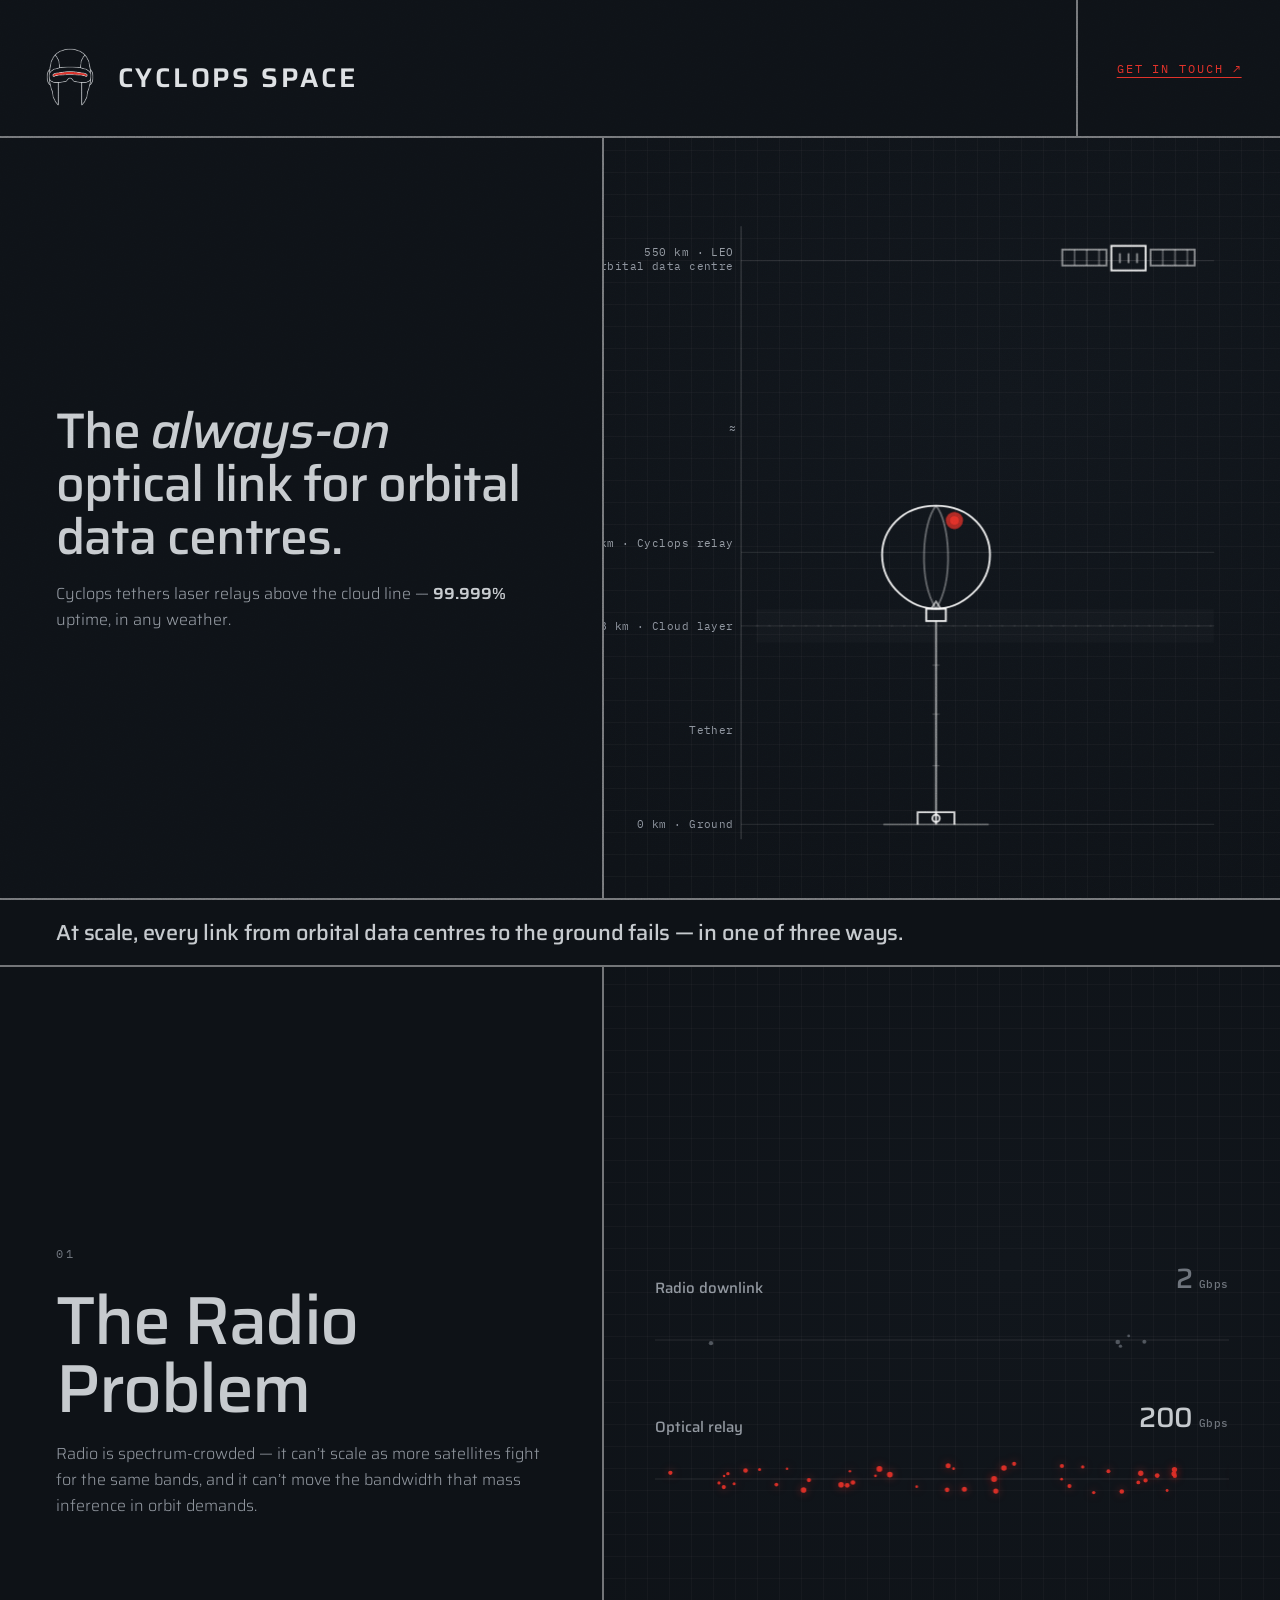
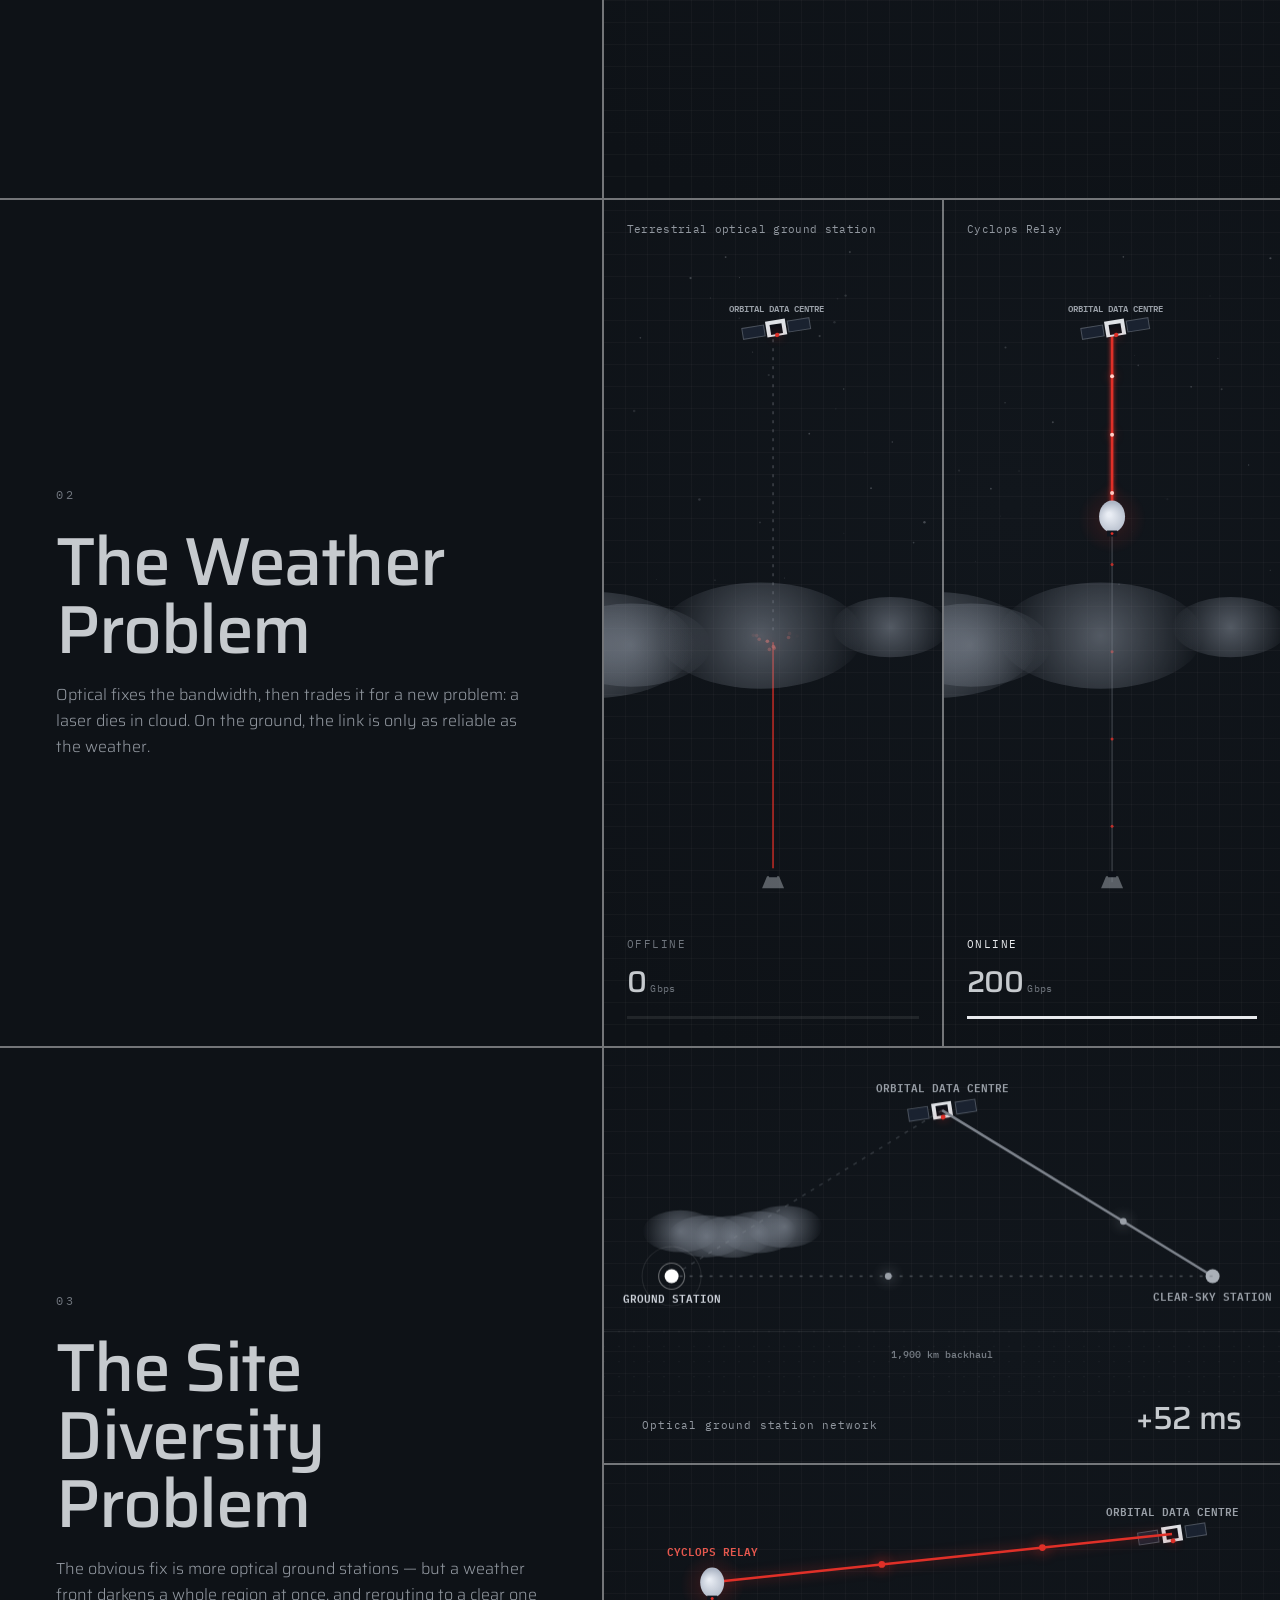
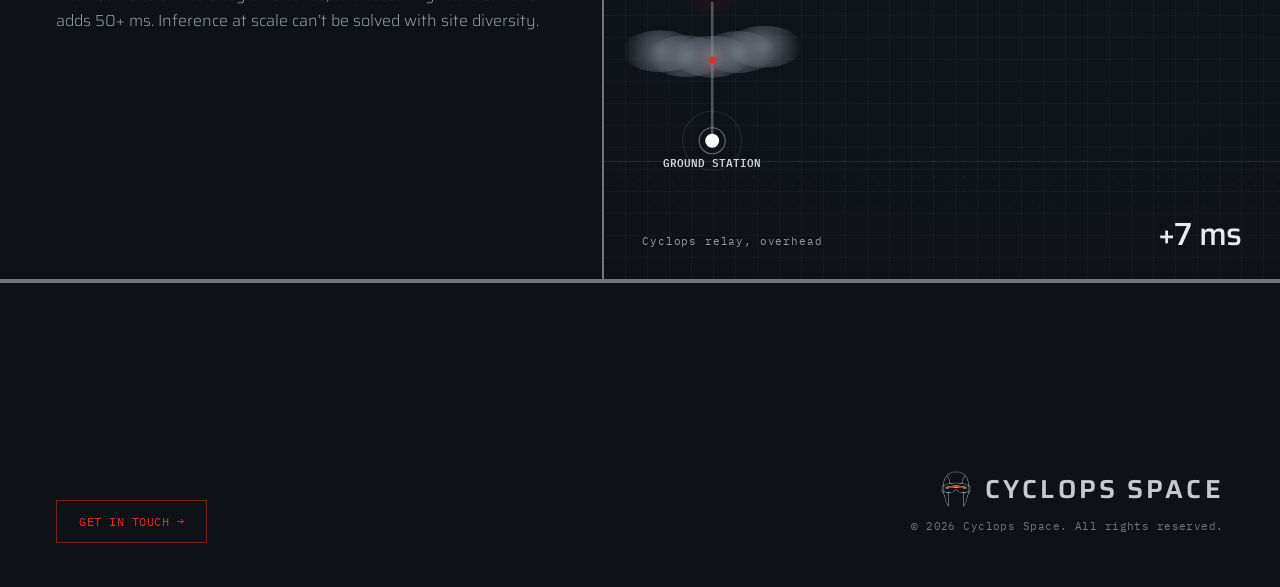
==== commit 93f30b25: "Add Cyclops Space landing page (v2) Stratospheric tethered optical relay landing page: hero with alt" ====
--- a/cyclops.space/index.html
+++ b/cyclops.space/index.html
@@ -195,7 +195,7 @@
   <div class="hero">
     <div class="copy">
       <h1 class="h1">The <em>always-on</em> optical link for orbital data centres.</h1>
-      <p class="p">Cyclops holds laser relays above the cloud line through a tether — <strong>99.999%</strong> uptime, in any weather.</p>
+      <p class="p">Cyclops tethers laser relays above the cloud line — <strong>99.999%</strong> uptime, in any weather.</p>
     </div>
     <div class="scene">
       <svg viewBox="0 0 460 620" preserveAspectRatio="xMidYMid meet" fill="none">
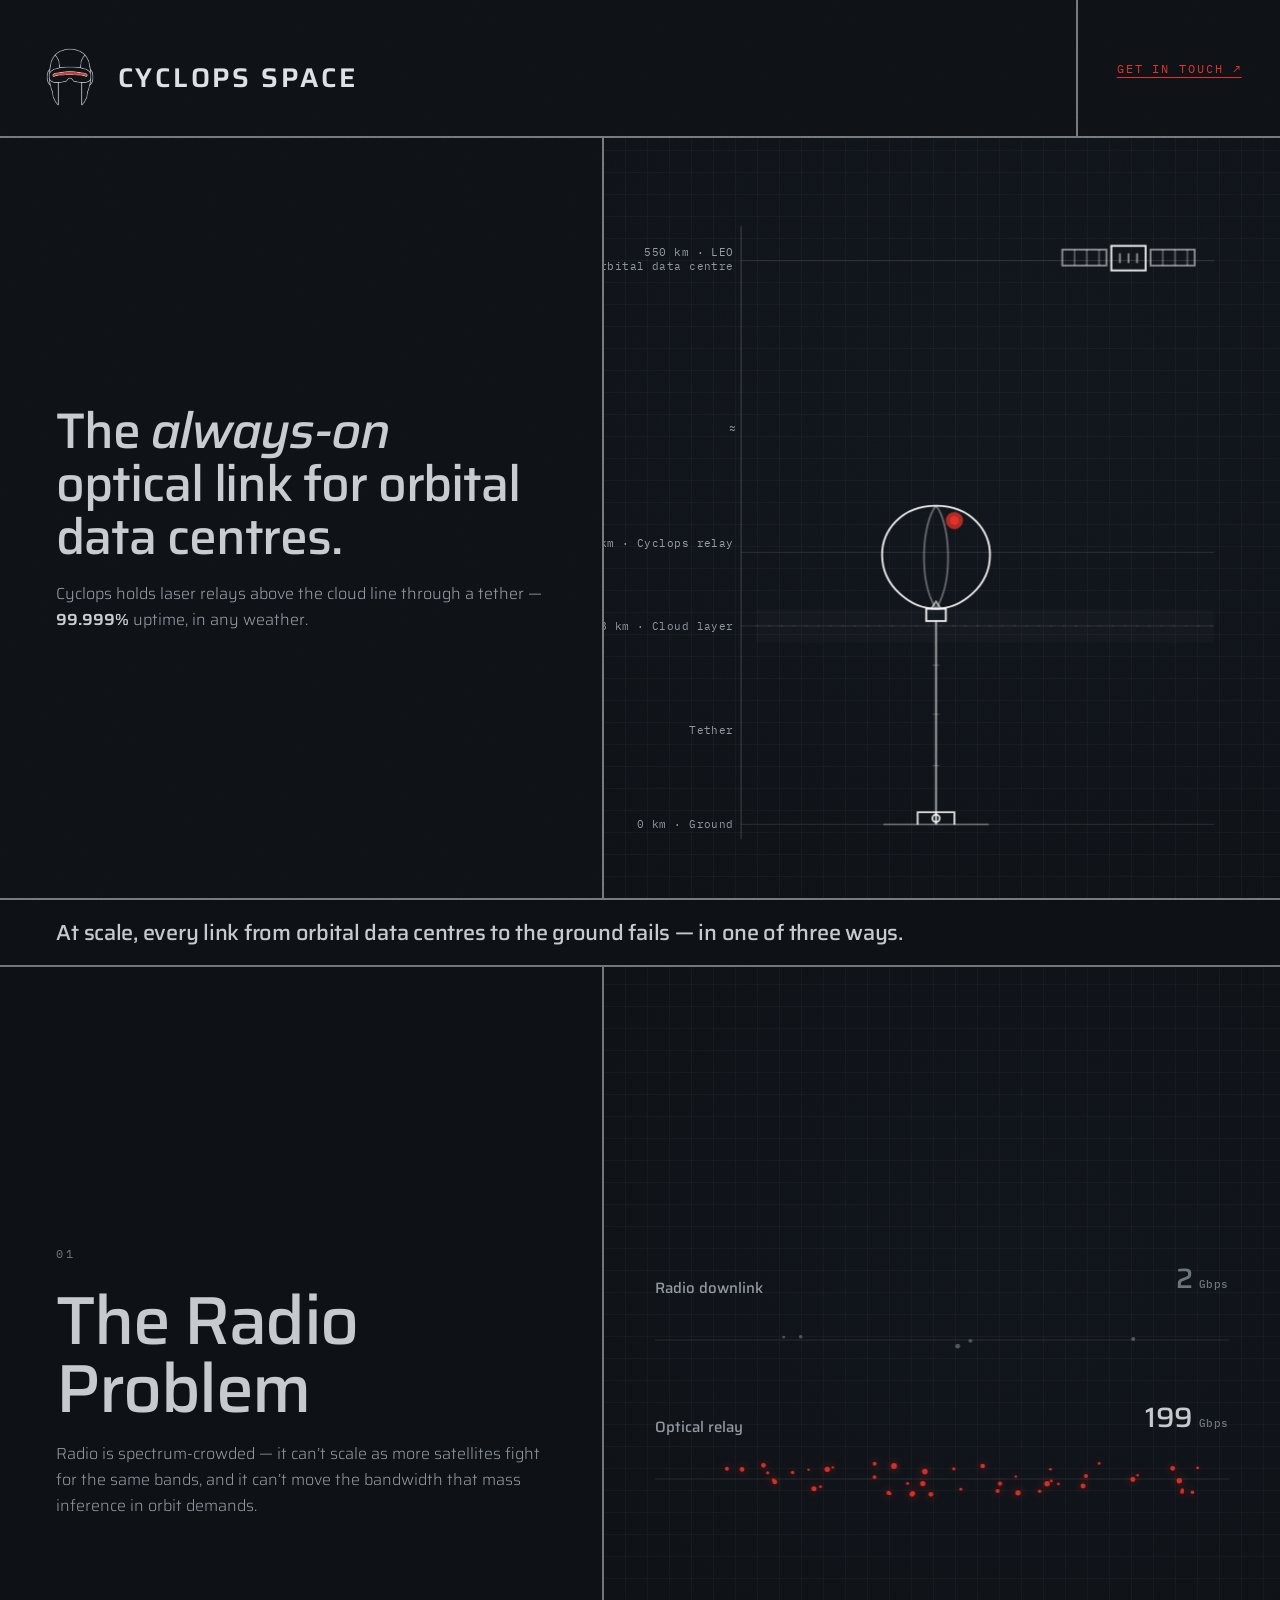
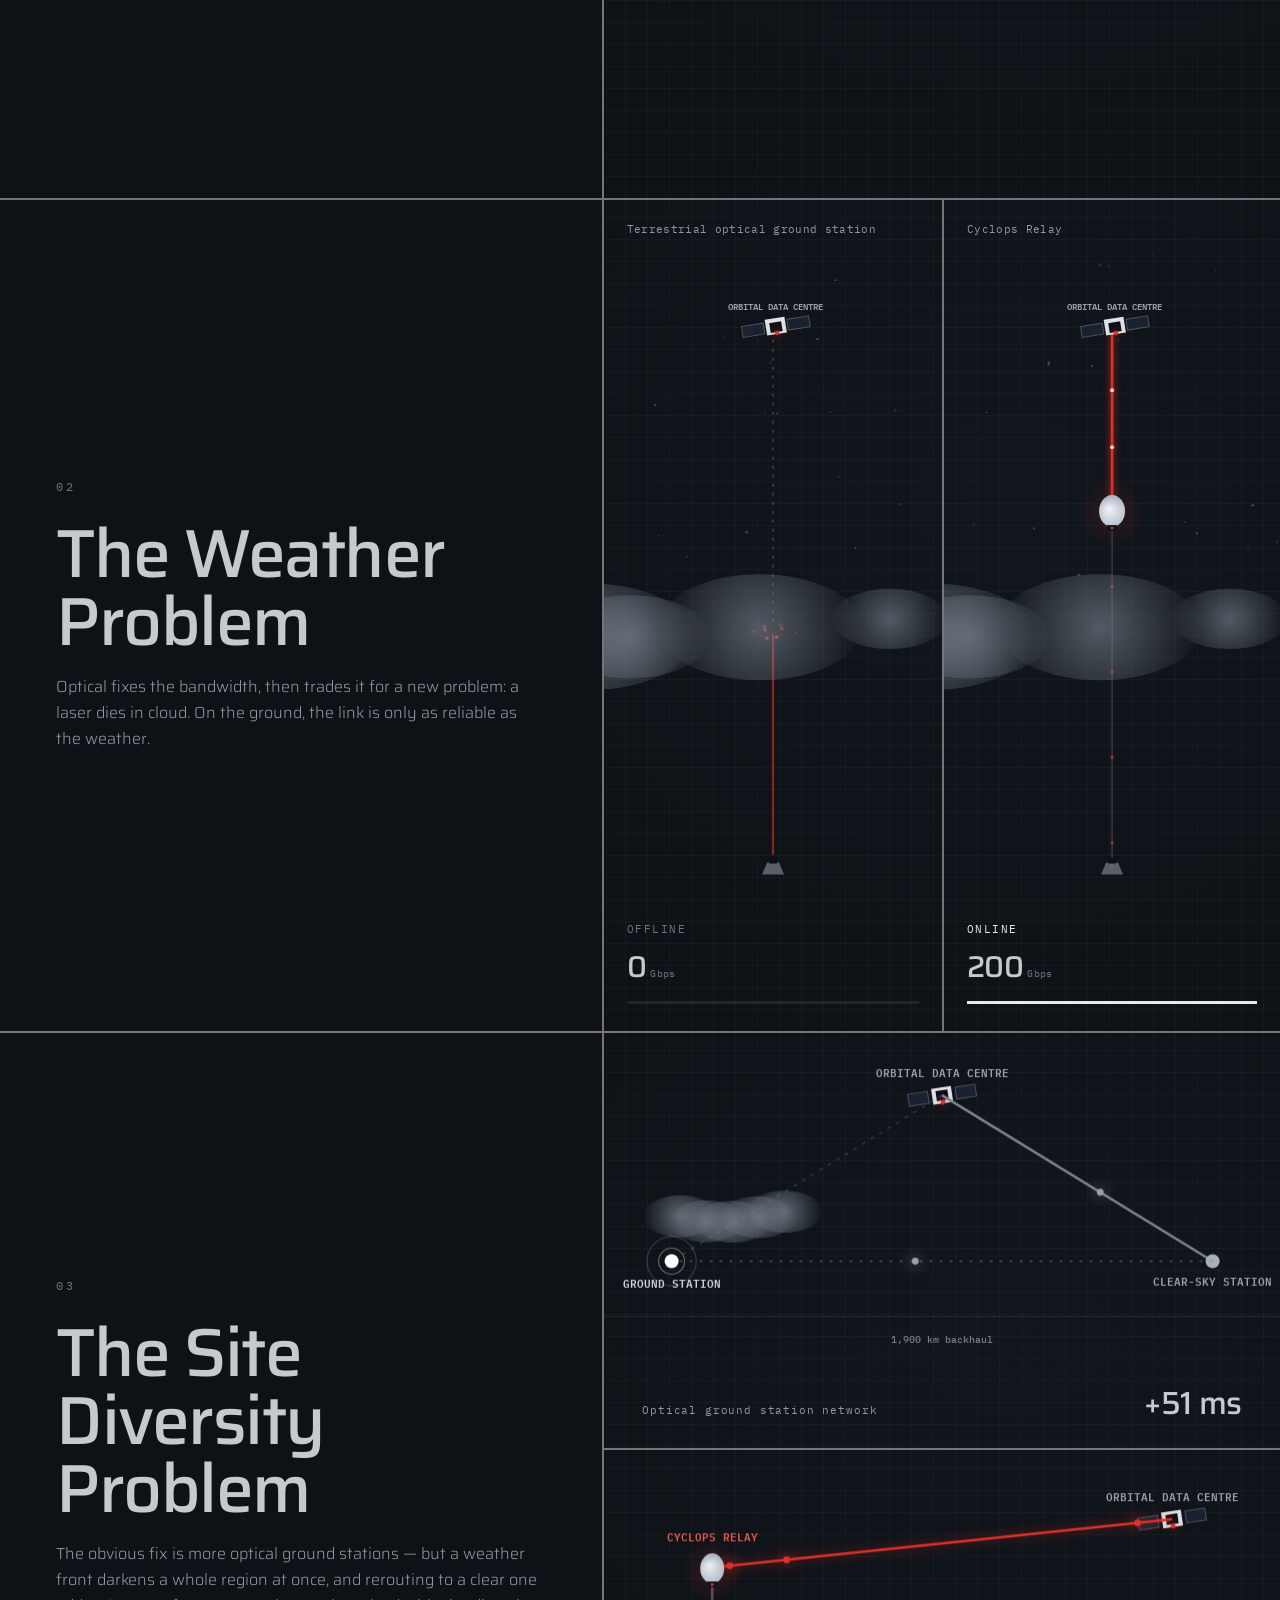
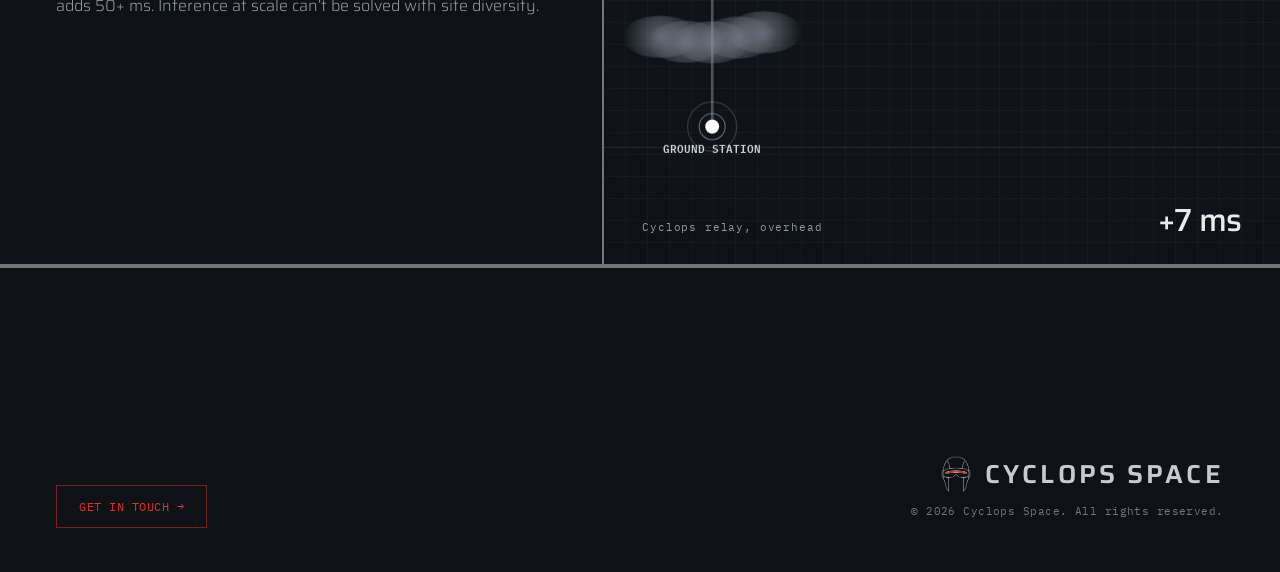
==== commit 9f7d8651: "Add helmet favicon" ====
--- a/cyclops.space/index.html
+++ b/cyclops.space/index.html
@@ -1,6 +1,7 @@
 <!DOCTYPE html>
 <html lang="en">
 <head>
+  <link rel="icon" type="image/png" href="[data-uri]">
 <meta charset="UTF-8" />
 <meta name="viewport" content="width=device-width, initial-scale=1.0" />
 <title>Cyclops Space</title>
@@ -195,7 +196,7 @@
   <div class="hero">
     <div class="copy">
       <h1 class="h1">The <em>always-on</em> optical link for orbital data centres.</h1>
-      <p class="p">Cyclops tethers laser relays above the cloud line — <strong>99.999%</strong> uptime, in any weather.</p>
+      <p class="p">Cyclops holds laser relays above the cloud line through a tether — <strong>99.999%</strong> uptime, in any weather.</p>
     </div>
     <div class="scene">
       <svg viewBox="0 0 460 620" preserveAspectRatio="xMidYMid meet" fill="none">
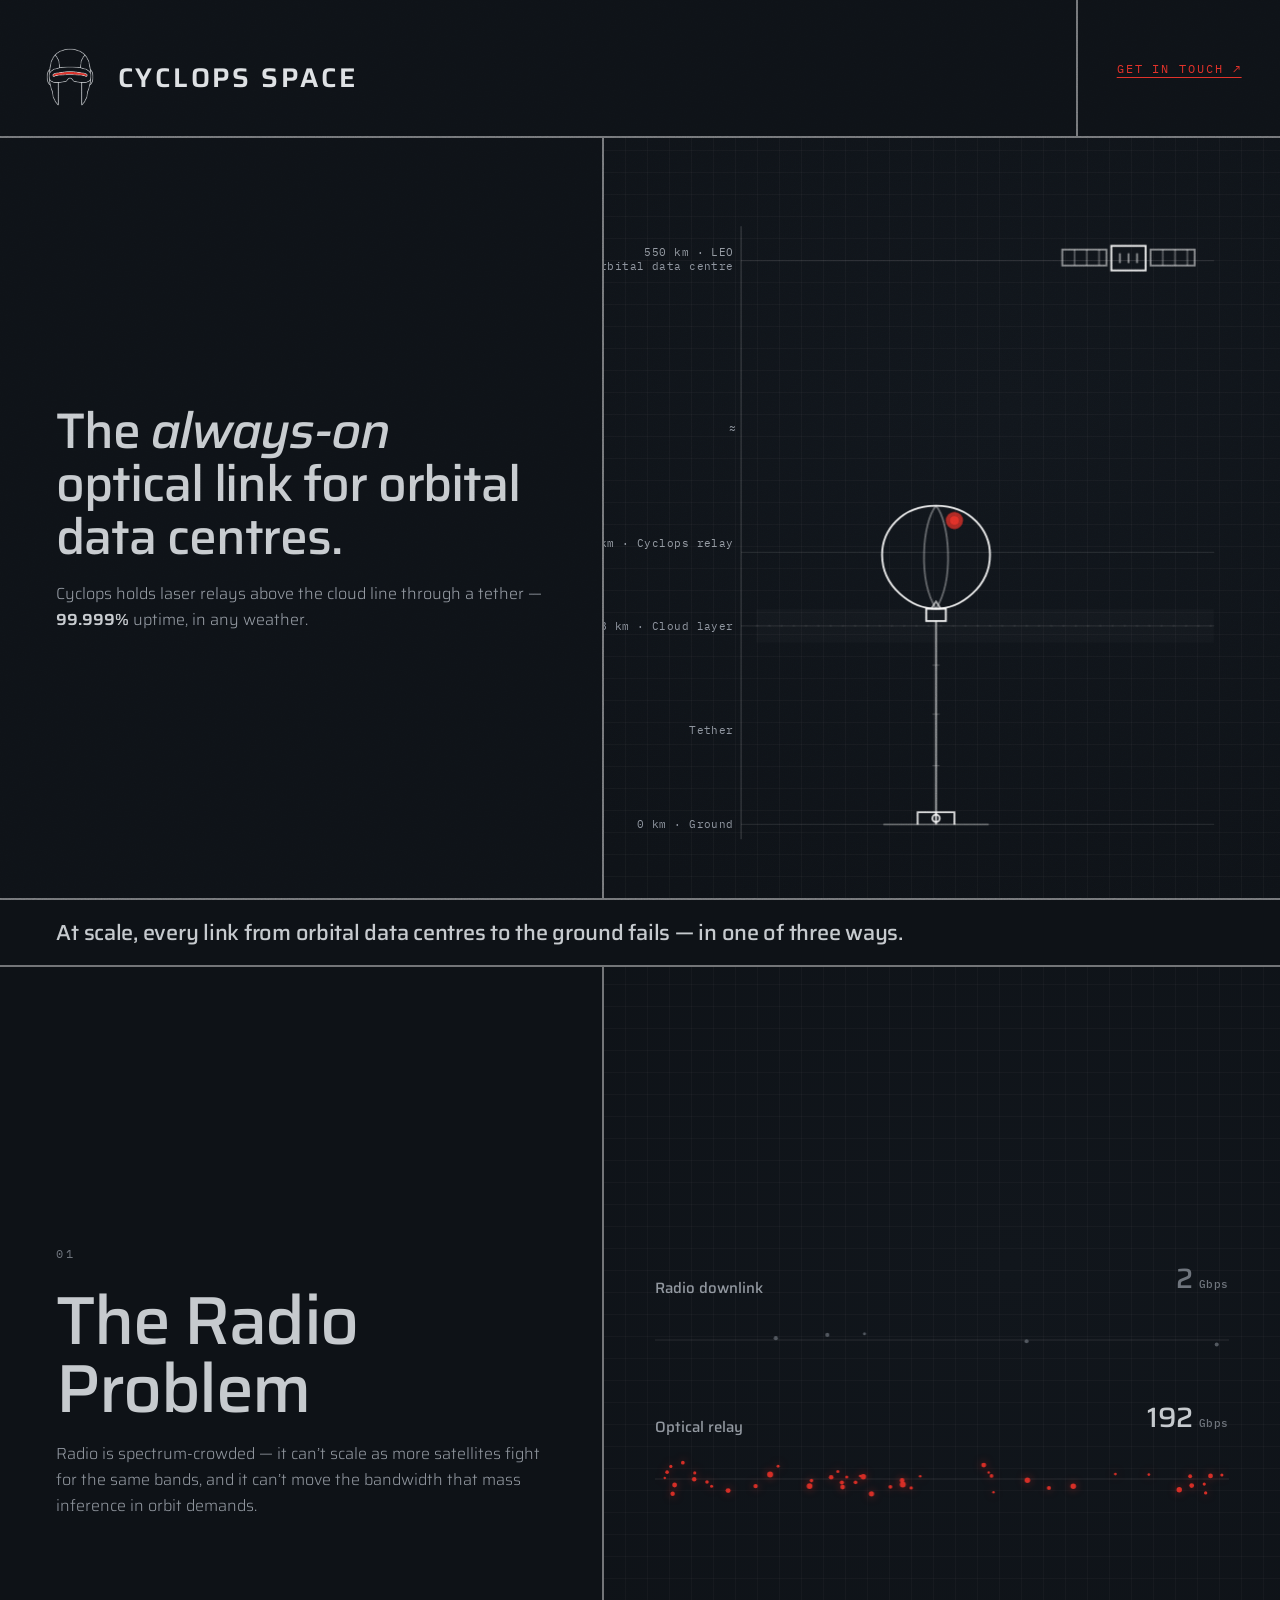
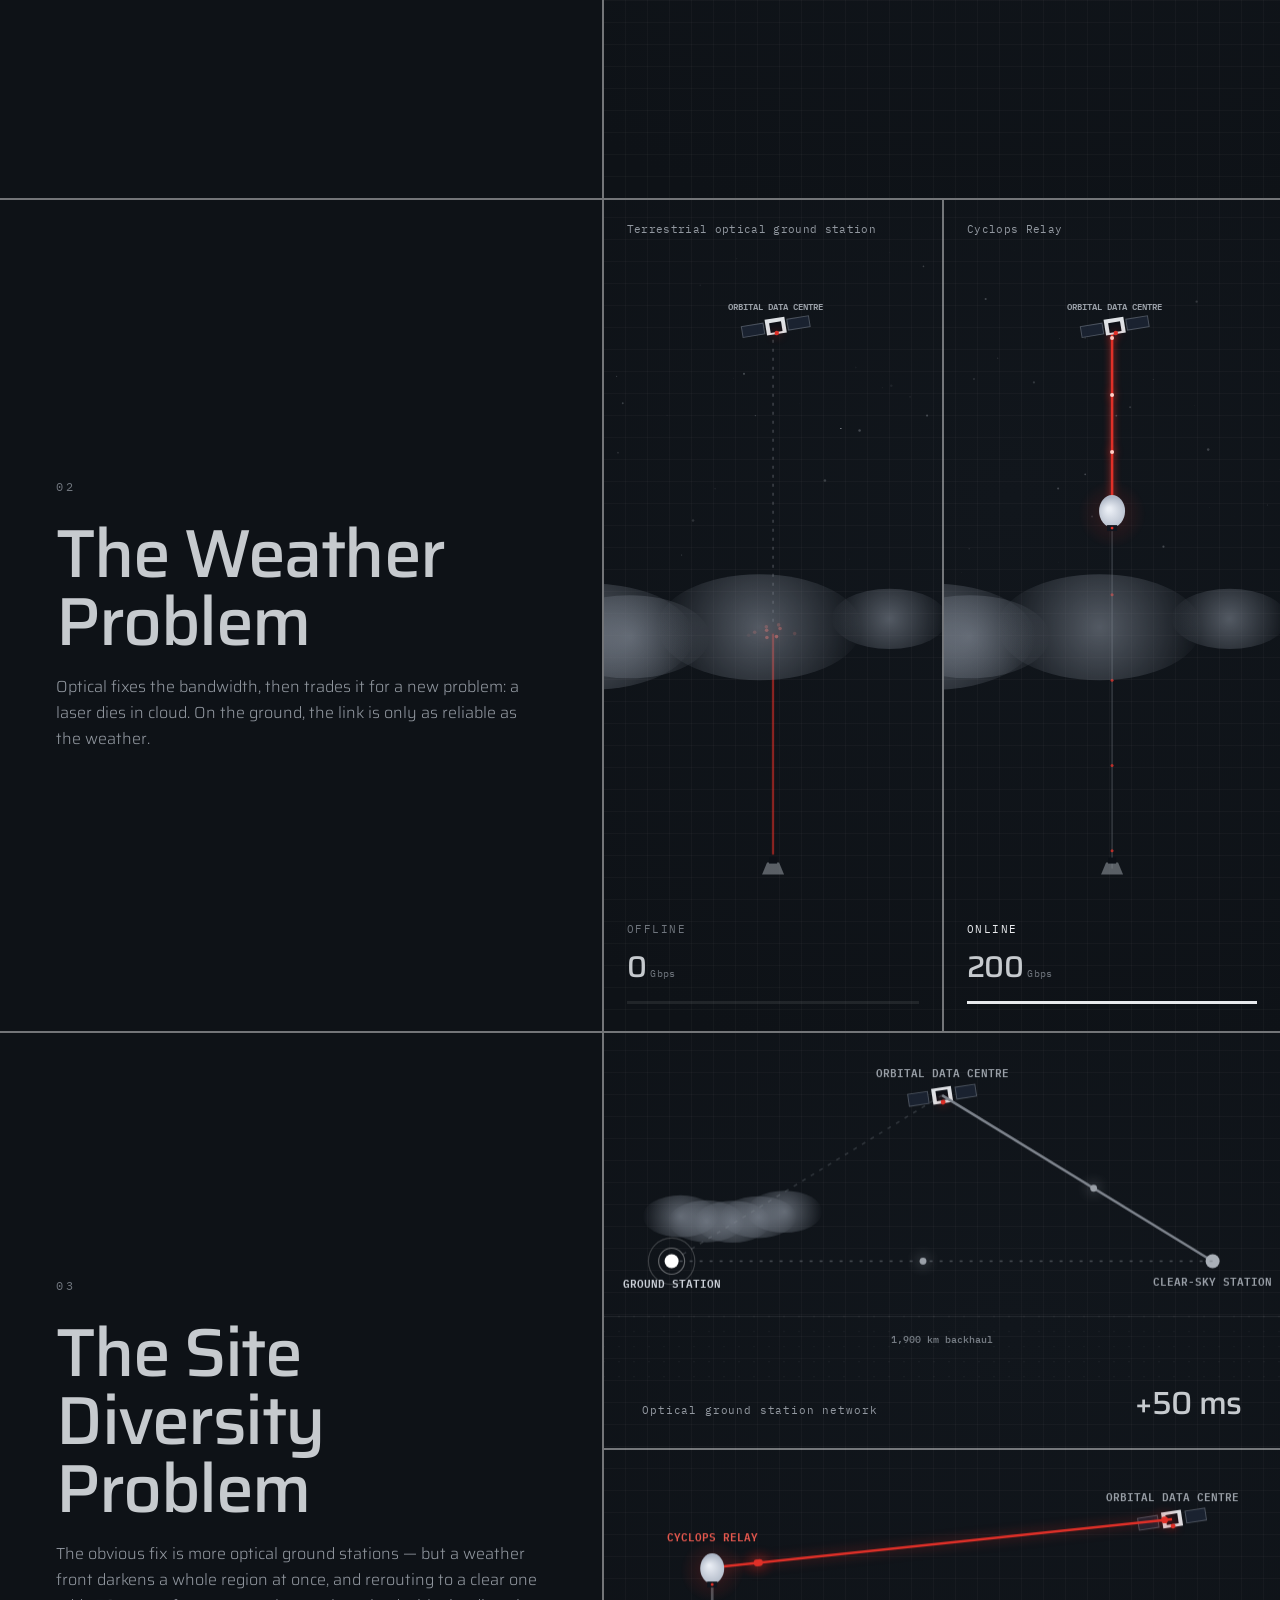
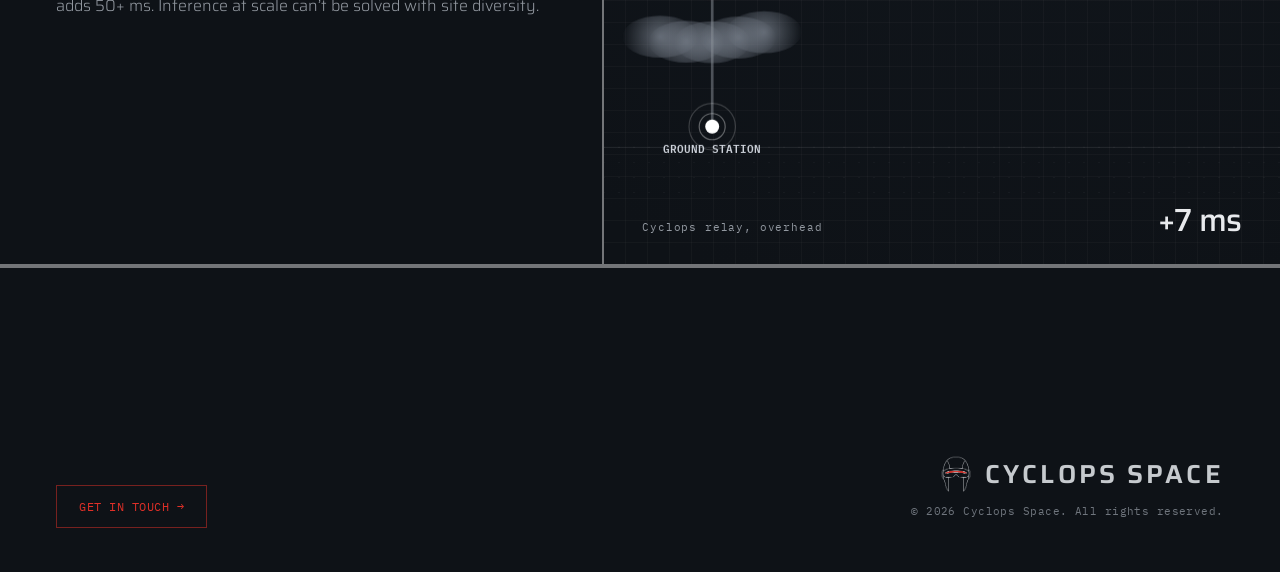
==== commit fbfe6fa9: "Make contact email red, keep founder names/links grey" ====
--- a/cyclops.space/index.html
+++ b/cyclops.space/index.html
@@ -75,8 +75,8 @@
   .kick{font-family:var(--mono);font-size:11px;letter-spacing:.22em;text-transform:uppercase;color:var(--muted);margin:0 0 22px;display:flex;align-items:center;gap:11px;}
   .kick::before{content:"";width:22px;height:1px;background:var(--faint);}
   .contact-list{margin-top:34px;}
-  .contact-list .email{font-family:var(--grot);font-weight:500;font-size:clamp(22px,2.6vw,32px);color:var(--ink2);text-decoration:none;letter-spacing:-.01em;border-bottom:1px solid var(--faint);padding-bottom:5px;}
-  .contact-list .email:hover{color:#fff;border-color:#fff;}
+  .contact-list .email{font-family:var(--grot);font-weight:500;font-size:clamp(22px,2.6vw,32px);color:#e03028;text-decoration:none;letter-spacing:-.01em;border-bottom:1px solid rgba(224,48,40,.4);padding-bottom:5px;}
+  .contact-list .email:hover{color:#f15a4e;border-color:#f15a4e;}
   .back{margin-top:42px;display:inline-block;}
   .scene{position:relative;overflow:hidden;background:repeating-linear-gradient(0deg,transparent 0 21px,rgba(255,255,255,.028) 21px 22px),repeating-linear-gradient(90deg,transparent 0 21px,rgba(255,255,255,.028) 21px 22px),radial-gradient(130% 95% at 60% 36%,#11161c,#0e1217 76%);}
   .scene svg{position:absolute;inset:0;width:100%;height:100%;}
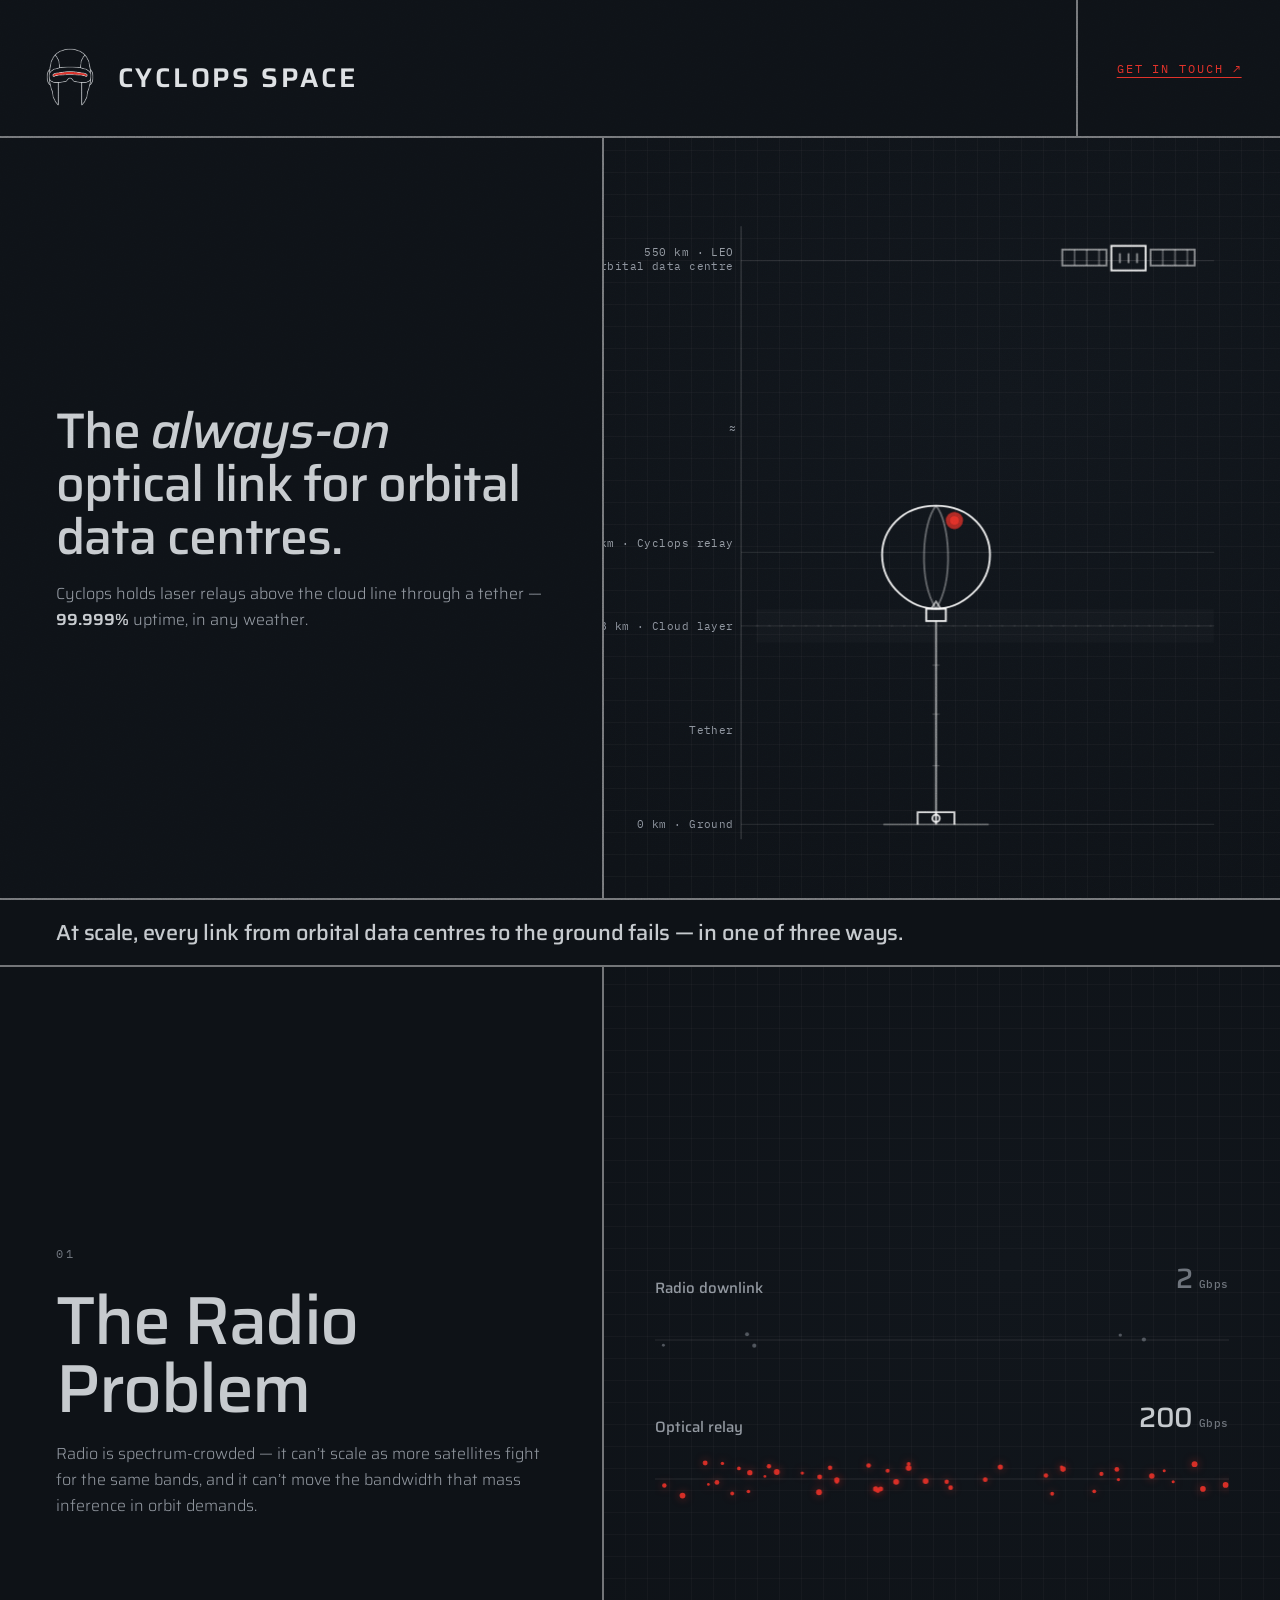
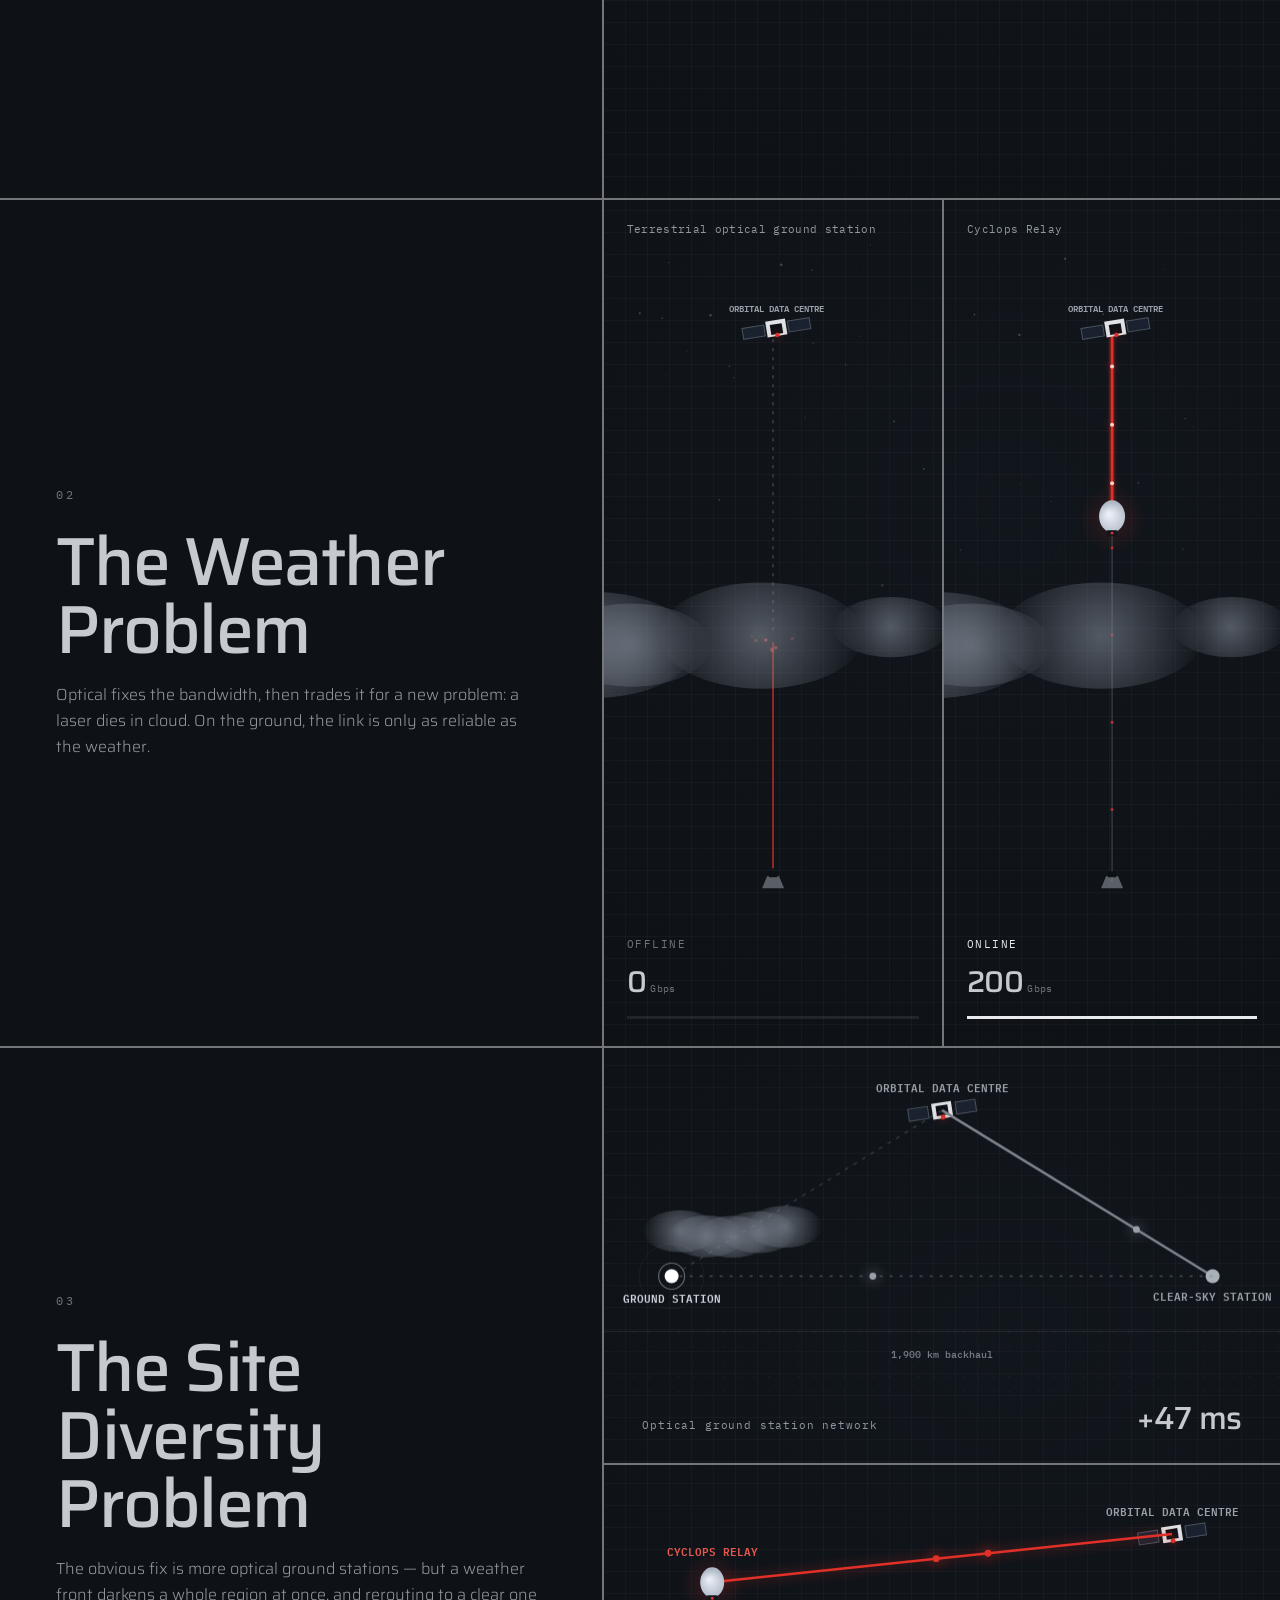
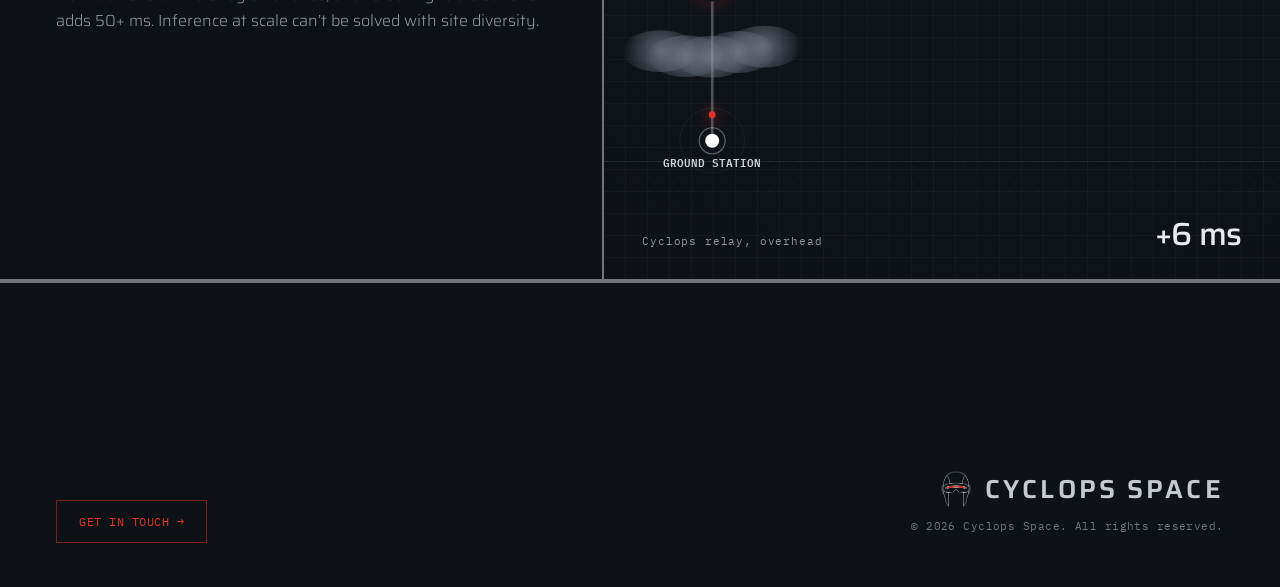
==== commit cc0153ff: "Hide problem banner when footer is in view" ====
--- a/cyclops.space/index.html
+++ b/cyclops.space/index.html
@@ -149,7 +149,7 @@
   .fname{font-family:var(--grot);font-weight:500;font-size:12px;color:var(--ink2);text-align:center;white-space:nowrap;}
   .fli{font-family:var(--mono);font-size:10.5px;letter-spacing:.08em;color:var(--muted);text-decoration:none;border:2px solid var(--grid);padding:4px 12px;text-transform:lowercase;}
   .fli:hover{color:#fff;border-color:#fff;}
-  .prob-sticky{position:sticky;top:0;z-index:6;background:var(--bg);padding:clamp(14px,2.3vh,22px) clamp(24px,4.4vw,64px);border-bottom:2px solid var(--grid);}
+  .prob-sticky{position:sticky;top:0;z-index:6;background:var(--bg);padding:clamp(14px,2.3vh,22px) clamp(24px,4.4vw,64px);border-bottom:2px solid var(--grid);transition:opacity .3s ease;}
   .prob-line{font-family:var(--grot);font-weight:500;font-size:clamp(12px,1.7vw,24px);line-height:1.1;letter-spacing:-.012em;color:var(--ink);margin:0;white-space:nowrap;}
   .beat-grid{flex:1;min-height:0;display:grid;grid-template-columns:1fr 1.12fr;}
   .wx-scene{display:flex;overflow:hidden;}
@@ -484,5 +484,9 @@
   }
 })();
 </script>
+<script>
+(function(){var s=document.querySelector('.prob-sticky'),f=document.querySelector('.pfoot');if(!s||!f)return;
+new IntersectionObserver(function(es){es.forEach(function(e){var hide=e.isIntersecting&&e.intersectionRatio>=0.5;s.style.opacity=hide?'0':'1';s.style.pointerEvents=hide?'none':'';});},{threshold:[0,0.5,1]}).observe(f);})();
+</script>
 </body>
 </html>
